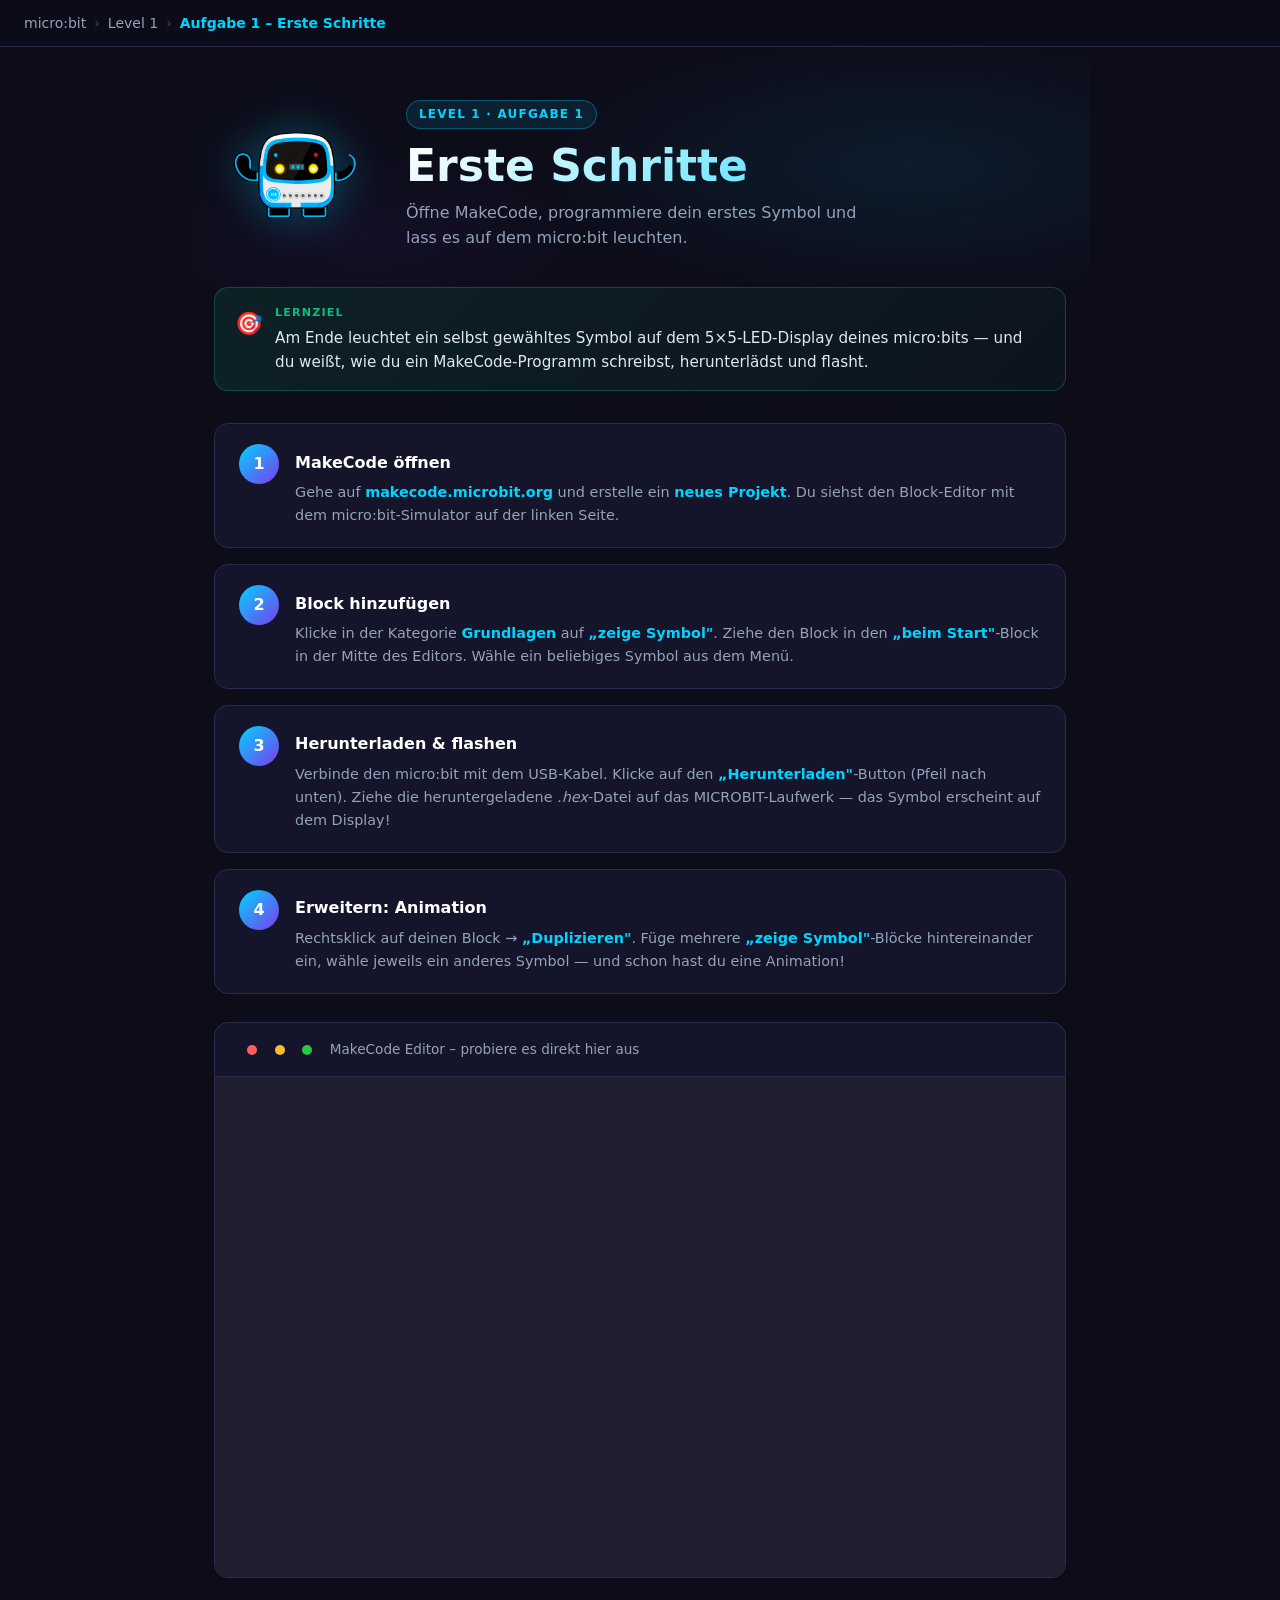
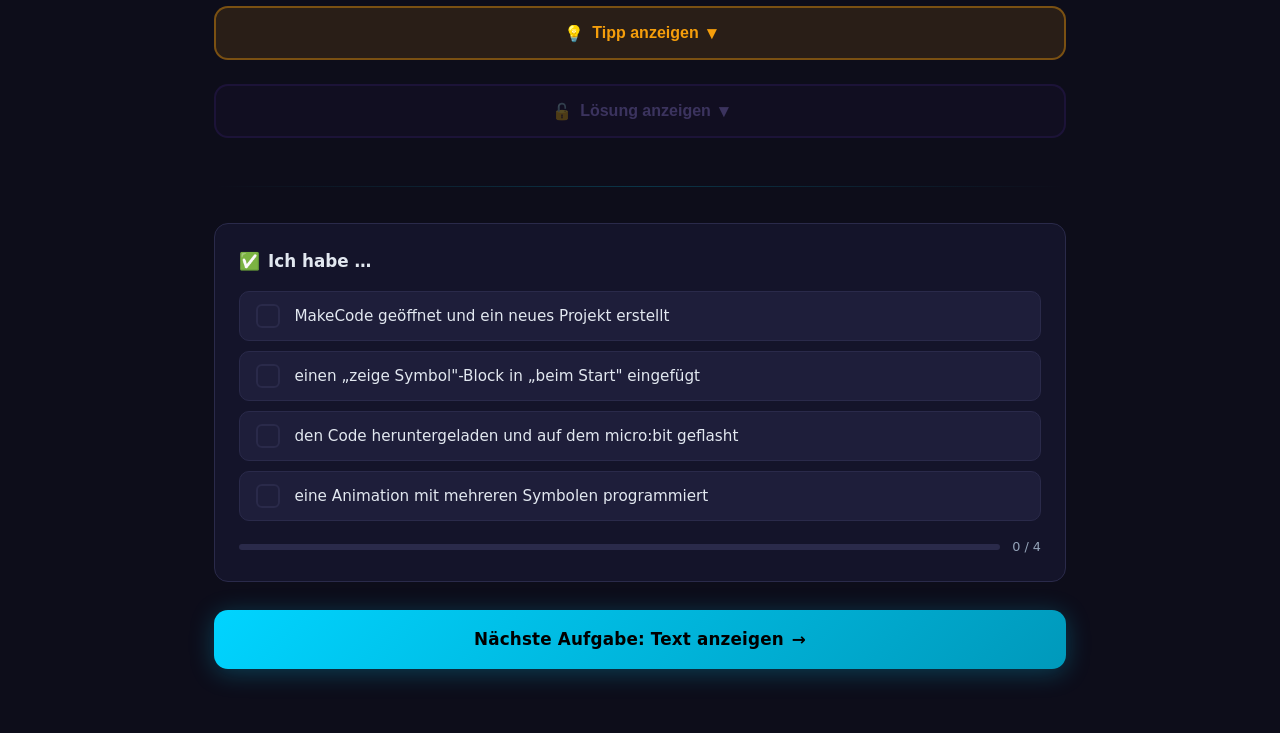
==== aufgabe-1.html @ 03a76251 "Initial commit: micro:bit Schulprojekt MS Eberschwang Arbeitsblätter, Lernboxen, HEX-Firmware, 3D-Dr" ====
<!DOCTYPE html>
<html lang="de">
<head>
  <meta charset="UTF-8">
  <meta name="viewport" content="width=device-width, initial-scale=1.0">
  <title>Aufgabe 1 – Erste Schritte | micro:bit</title>
  <style>
    /* ── Design Tokens ── */
    :root {
      --bg:        #0d0d1a;
      --surface:   #14142a;
      --surface2:  #1e1e3a;
      --border:    #2a2a4a;
      --accent:    #00d4ff;
      --accent-dim:#0099bb;
      --purple:    #7c3aed;
      --success:   #10b981;
      --warn:      #f59e0b;
      --text:      #e2e8f0;
      --subtext:   #94a3b8;
      --radius:    14px;
      --transition: 0.3s cubic-bezier(0.4, 0, 0.2, 1);
    }

    /* ── Reset & Base ── */
    *, *::before, *::after { box-sizing: border-box; margin: 0; padding: 0; }

    html { scroll-behavior: smooth; }

    body {
      font-family: 'Segoe UI', system-ui, -apple-system, sans-serif;
      background: var(--bg);
      color: var(--text);
      line-height: 1.6;
      min-height: 100vh;
    }

    /* ── Nav ── */
    nav {
      position: sticky;
      top: 0;
      z-index: 100;
      background: rgba(13, 13, 26, 0.9);
      backdrop-filter: blur(12px);
      border-bottom: 1px solid var(--border);
      padding: 0.75rem 1.5rem;
      display: flex;
      align-items: center;
      gap: 0.5rem;
      font-size: 0.875rem;
      color: var(--subtext);
    }
    nav a {
      color: var(--subtext);
      text-decoration: none;
      transition: color var(--transition);
    }
    nav a:hover { color: var(--accent); }
    nav .sep { opacity: 0.4; }
    nav .current { color: var(--accent); font-weight: 600; }

    /* ── Hero ── */
    .hero {
      position: relative;
      overflow: hidden;
      padding: 3rem 1.5rem 2rem;
      display: flex;
      align-items: center;
      gap: 2rem;
      max-width: 900px;
      margin: 0 auto;
    }

    .hero::before {
      content: '';
      position: absolute;
      inset: 0;
      background: radial-gradient(ellipse 60% 80% at 80% 50%, rgba(0, 212, 255, 0.08) 0%, transparent 70%),
                  radial-gradient(ellipse 40% 60% at 20% 80%, rgba(124, 58, 237, 0.06) 0%, transparent 60%);
      pointer-events: none;
    }

    .hero-robot {
      flex-shrink: 0;
      width: clamp(100px, 18vw, 160px);
      animation: float 3s ease-in-out infinite;
      filter: drop-shadow(0 0 20px rgba(0, 212, 255, 0.3));
    }

    @keyframes float {
      0%, 100% { transform: translateY(0);    }
      50%       { transform: translateY(-10px); }
    }

    .hero-text { flex: 1; }

    .hero-badge {
      display: inline-block;
      background: rgba(0, 212, 255, 0.1);
      border: 1px solid rgba(0, 212, 255, 0.3);
      color: var(--accent);
      font-size: 0.75rem;
      font-weight: 700;
      letter-spacing: 0.1em;
      text-transform: uppercase;
      padding: 0.25rem 0.75rem;
      border-radius: 999px;
      margin-bottom: 0.75rem;
    }

    h1 {
      font-size: clamp(1.75rem, 5vw, 2.75rem);
      font-weight: 800;
      line-height: 1.15;
      background: linear-gradient(135deg, #fff 0%, var(--accent) 100%);
      -webkit-background-clip: text;
      -webkit-text-fill-color: transparent;
      background-clip: text;
      margin-bottom: 0.5rem;
    }

    .hero-sub {
      color: var(--subtext);
      font-size: 1rem;
      max-width: 480px;
    }

    /* ── Ziel-Banner ── */
    .ziel {
      max-width: 900px;
      margin: 0 auto 2rem;
      padding: 0 1.5rem;
    }

    .ziel-inner {
      background: linear-gradient(135deg, rgba(16, 185, 129, 0.12), rgba(16, 185, 129, 0.04));
      border: 1px solid rgba(16, 185, 129, 0.3);
      border-radius: var(--radius);
      padding: 1rem 1.25rem;
      display: flex;
      align-items: flex-start;
      gap: 0.75rem;
    }

    .ziel-icon {
      font-size: 1.4rem;
      flex-shrink: 0;
      margin-top: 0.1rem;
    }

    .ziel-label {
      font-size: 0.7rem;
      font-weight: 700;
      letter-spacing: 0.1em;
      text-transform: uppercase;
      color: var(--success);
      margin-bottom: 0.2rem;
    }

    .ziel-text {
      font-size: 0.95rem;
      color: var(--text);
    }

    /* ── Main content ── */
    main {
      max-width: 900px;
      margin: 0 auto;
      padding: 0 1.5rem 4rem;
      display: flex;
      flex-direction: column;
      gap: 1.75rem;
    }

    /* ── Steps ── */
    .steps { display: flex; flex-direction: column; gap: 1rem; }

    .step {
      background: var(--surface);
      border: 1px solid var(--border);
      border-radius: var(--radius);
      padding: 1.25rem 1.5rem;
      display: grid;
      grid-template-columns: 2.5rem 1fr;
      gap: 0.75rem 1rem;
      align-items: start;
    }

    .step-num {
      width: 2.5rem;
      height: 2.5rem;
      border-radius: 50%;
      background: linear-gradient(135deg, var(--accent), var(--purple));
      display: flex;
      align-items: center;
      justify-content: center;
      font-weight: 800;
      font-size: 1rem;
      color: #fff;
      flex-shrink: 0;
    }

    .step-body { padding-top: 0.35rem; }
    .step-title {
      font-weight: 700;
      font-size: 1rem;
      margin-bottom: 0.35rem;
      color: #fff;
    }
    .step-desc {
      color: var(--subtext);
      font-size: 0.9rem;
    }
    .step-desc strong { color: var(--accent); font-weight: 600; }

    /* ── MakeCode Section ── */
    .makecode-section {
      background: var(--surface);
      border: 1px solid var(--border);
      border-radius: var(--radius);
      overflow: hidden;
    }

    .section-header {
      padding: 1rem 1.5rem;
      border-bottom: 1px solid var(--border);
      display: flex;
      align-items: center;
      gap: 0.6rem;
    }

    .section-header .dot {
      width: 10px; height: 10px;
      border-radius: 50%;
    }
    .dot-red    { background: #ff5f57; }
    .dot-yellow { background: #ffbd2e; }
    .dot-green  { background: #28c840; }

    .section-header span {
      margin-left: 0.5rem;
      font-size: 0.85rem;
      color: var(--subtext);
    }

    .makecode-frame {
      width: 100%;
      height: 500px;
      border: none;
      display: block;
      background: #1e1e2e;
    }

    /* ── Tipp & Lösung ── */
    .hint-section {
      display: flex;
      flex-direction: column;
      gap: 0.75rem;
    }

    .btn {
      display: inline-flex;
      align-items: center;
      justify-content: center;
      gap: 0.5rem;
      padding: 0.9rem 1.75rem;
      border-radius: var(--radius);
      font-size: 1rem;
      font-weight: 700;
      cursor: pointer;
      border: none;
      transition: all var(--transition);
      min-height: 52px;
      touch-action: manipulation;
      width: 100%;
    }

    .btn-tipp {
      background: rgba(245, 158, 11, 0.12);
      border: 2px solid rgba(245, 158, 11, 0.4);
      color: var(--warn);
    }
    .btn-tipp:hover, .btn-tipp:focus-visible {
      background: rgba(245, 158, 11, 0.2);
      border-color: var(--warn);
      transform: translateY(-1px);
      box-shadow: 0 4px 20px rgba(245, 158, 11, 0.2);
    }

    .btn-loesung {
      background: rgba(124, 58, 237, 0.12);
      border: 2px solid rgba(124, 58, 237, 0.4);
      color: #a78bfa;
    }
    .btn-loesung:hover, .btn-loesung:focus-visible {
      background: rgba(124, 58, 237, 0.22);
      border-color: var(--purple);
      transform: translateY(-1px);
      box-shadow: 0 4px 20px rgba(124, 58, 237, 0.2);
    }
    .btn-loesung:disabled {
      opacity: 0.3;
      cursor: not-allowed;
      transform: none;
      box-shadow: none;
    }

    .btn-icon { font-size: 1.1rem; transition: transform var(--transition); }
    .btn[aria-expanded="true"] .btn-icon { transform: rotate(180deg); }

    /* ── Collapsible Panels ── */
    .panel {
      display: grid;
      grid-template-rows: 0fr;
      transition: grid-template-rows 0.35s cubic-bezier(0.4, 0, 0.2, 1);
    }
    .panel.open { grid-template-rows: 1fr; }
    .panel-inner { overflow: hidden; }
    .panel-content {
      background: var(--surface2);
      border: 1px solid var(--border);
      border-radius: var(--radius);
      padding: 1.25rem 1.5rem;
      margin-top: 0.5rem;
    }

    .tipp-content { color: var(--subtext); font-size: 0.95rem; }
    .tipp-content ul { padding-left: 1.2rem; display: flex; flex-direction: column; gap: 0.4rem; }
    .tipp-content li::marker { color: var(--warn); }
    .tipp-content strong { color: var(--text); }

    .loesung-content {
      display: flex;
      flex-direction: column;
      gap: 1rem;
    }

    .loesung-label {
      font-size: 0.8rem;
      font-weight: 700;
      letter-spacing: 0.08em;
      text-transform: uppercase;
      color: #a78bfa;
      margin-bottom: 0.5rem;
    }

    .block-diagram {
      display: flex;
      flex-direction: column;
      align-items: flex-start;
      gap: 0.35rem;
    }

    .block-diagram img {
      max-width: 100%;
      height: auto;
      border-radius: 8px;
    }

    .block-indent {
      margin-left: 1.5rem;
    }

    .loesung-note {
      font-size: 0.85rem;
      color: var(--subtext);
      background: rgba(0, 212, 255, 0.06);
      border: 1px solid rgba(0, 212, 255, 0.15);
      border-radius: 8px;
      padding: 0.75rem 1rem;
    }

    /* ── Checkliste ── */
    .checklist-section {
      background: var(--surface);
      border: 1px solid var(--border);
      border-radius: var(--radius);
      padding: 1.5rem;
    }

    .checklist-title {
      font-weight: 700;
      font-size: 1.05rem;
      margin-bottom: 1rem;
      display: flex;
      align-items: center;
      gap: 0.5rem;
    }

    .checklist {
      display: flex;
      flex-direction: column;
      gap: 0.6rem;
    }

    .checklist-item {
      display: flex;
      align-items: center;
      gap: 0.9rem;
      padding: 0.75rem 1rem;
      border-radius: 10px;
      background: var(--surface2);
      border: 1px solid var(--border);
      cursor: pointer;
      transition: all var(--transition);
      user-select: none;
    }

    .checklist-item:hover {
      border-color: var(--success);
      background: rgba(16, 185, 129, 0.06);
    }

    .checklist-item input[type="checkbox"] { display: none; }

    .check-box {
      width: 24px; height: 24px;
      border-radius: 6px;
      border: 2px solid var(--border);
      flex-shrink: 0;
      display: flex;
      align-items: center;
      justify-content: center;
      transition: all var(--transition);
      background: transparent;
    }

    .checklist-item:has(input:checked) .check-box {
      background: var(--success);
      border-color: var(--success);
    }

    .checklist-item:has(input:checked) .check-box::after {
      content: '✓';
      color: #fff;
      font-size: 0.85rem;
      font-weight: 800;
    }

    .checklist-item:has(input:checked) .check-label {
      color: var(--subtext);
      text-decoration: line-through;
    }

    .check-label {
      font-size: 0.95rem;
      transition: color var(--transition);
    }

    /* Progress bar */
    .progress-row {
      display: flex;
      align-items: center;
      gap: 0.75rem;
      margin-top: 1rem;
    }
    .progress-bar-bg {
      flex: 1;
      height: 6px;
      border-radius: 999px;
      background: var(--border);
      overflow: hidden;
    }
    .progress-bar-fill {
      height: 100%;
      border-radius: 999px;
      background: linear-gradient(90deg, var(--success), var(--accent));
      transition: width 0.4s ease;
      width: 0%;
    }
    .progress-label {
      font-size: 0.8rem;
      color: var(--subtext);
      white-space: nowrap;
    }

    /* ── Next button ── */
    .btn-next {
      background: linear-gradient(135deg, var(--accent), #0099bb);
      color: #000;
      border: none;
      font-weight: 800;
      font-size: 1.05rem;
      letter-spacing: 0.01em;
      box-shadow: 0 4px 24px rgba(0, 212, 255, 0.25);
      text-decoration: none;
      display: inline-flex;
      align-items: center;
      justify-content: center;
      gap: 0.5rem;
      padding: 1rem 2rem;
      border-radius: var(--radius);
      min-height: 56px;
      touch-action: manipulation;
      transition: all var(--transition);
      width: 100%;
    }

    .btn-next:hover, .btn-next:focus-visible {
      transform: translateY(-2px);
      box-shadow: 0 8px 32px rgba(0, 212, 255, 0.4);
    }

    .arrow { transition: transform var(--transition); }
    .btn-next:hover .arrow { transform: translateX(4px); }

    /* ── Glow divider ── */
    .glow-divider {
      height: 1px;
      background: linear-gradient(90deg, transparent, var(--accent), transparent);
      opacity: 0.2;
      margin: 0.5rem 0;
    }

    /* ── Responsive ── */
    @media (max-width: 600px) {
      .hero { flex-direction: column; text-align: center; padding: 2rem 1rem 1.5rem; }
      .hero-sub { margin: 0 auto; }
      .hero-robot { width: 100px; }
      main { padding: 0 1rem 3rem; }
      .ziel { padding: 0 1rem; }
      .step { grid-template-columns: 2rem 1fr; gap: 0.5rem 0.75rem; padding: 1rem; }
      .step-num { width: 2rem; height: 2rem; font-size: 0.85rem; }
      .makecode-frame { height: 380px; }
    }
  </style>
</head>
<body>

  <!-- Navigation -->
  <nav>
    <a href="index.html">micro:bit</a>
    <span class="sep">›</span>
    <a href="level-1.html">Level 1</a>
    <span class="sep">›</span>
    <span class="current">Aufgabe 1 – Erste Schritte</span>
  </nav>

  <!-- Hero -->
  <section class="hero">
    <img
      class="hero-robot"
      src="Arbeitsblätter/Bilder/Buttons/microbit_roboter_ohne_BG.png"
      alt="micro:bit Roboter Maskottchen"
    >
    <div class="hero-text">
      <div class="hero-badge">Level 1 · Aufgabe 1</div>
      <h1>Erste Schritte</h1>
      <p class="hero-sub">
        Öffne MakeCode, programmiere dein erstes Symbol und lass es auf dem micro:bit leuchten.
      </p>
    </div>
  </section>

  <!-- Ziel -->
  <div class="ziel">
    <div class="ziel-inner">
      <span class="ziel-icon">🎯</span>
      <div>
        <div class="ziel-label">Lernziel</div>
        <div class="ziel-text">
          Am Ende leuchtet ein selbst gewähltes Symbol auf dem 5×5-LED-Display deines micro:bits —
          und du weißt, wie du ein MakeCode-Programm schreibst, herunterlädst und flasht.
        </div>
      </div>
    </div>
  </div>

  <!-- Main -->
  <main>

    <!-- Steps -->
    <div class="steps">

      <div class="step">
        <div class="step-num">1</div>
        <div class="step-body">
          <div class="step-title">MakeCode öffnen</div>
          <div class="step-desc">
            Gehe auf <strong>makecode.microbit.org</strong> und erstelle ein
            <strong>neues Projekt</strong>. Du siehst den Block-Editor mit dem
            micro:bit-Simulator auf der linken Seite.
          </div>
        </div>
      </div>

      <div class="step">
        <div class="step-num">2</div>
        <div class="step-body">
          <div class="step-title">Block hinzufügen</div>
          <div class="step-desc">
            Klicke in der Kategorie <strong>Grundlagen</strong> auf
            <strong>„zeige Symbol"</strong>. Ziehe den Block in den
            <strong>„beim Start"</strong>-Block in der Mitte des Editors.
            Wähle ein beliebiges Symbol aus dem Menü.
          </div>
        </div>
      </div>

      <div class="step">
        <div class="step-num">3</div>
        <div class="step-body">
          <div class="step-title">Herunterladen &amp; flashen</div>
          <div class="step-desc">
            Verbinde den micro:bit mit dem USB-Kabel. Klicke auf den
            <strong>„Herunterladen"</strong>-Button (Pfeil nach unten). Ziehe die
            heruntergeladene <em>.hex</em>-Datei auf das MICROBIT-Laufwerk — das
            Symbol erscheint auf dem Display!
          </div>
        </div>
      </div>

      <div class="step">
        <div class="step-num">4</div>
        <div class="step-body">
          <div class="step-title">Erweitern: Animation</div>
          <div class="step-desc">
            Rechtsklick auf deinen Block → <strong>„Duplizieren"</strong>.
            Füge mehrere <strong>„zeige Symbol"</strong>-Blöcke hintereinander ein,
            wähle jeweils ein anderes Symbol — und schon hast du eine Animation!
          </div>
        </div>
      </div>

    </div>

    <!-- MakeCode Embed -->
    <div class="makecode-section">
      <div class="section-header">
        <span class="dot dot-red"></span>
        <span class="dot dot-yellow"></span>
        <span class="dot dot-green"></span>
        <span>MakeCode Editor – probiere es direkt hier aus</span>
      </div>
      <iframe
        class="makecode-frame"
        src="https://makecode.microbit.org/#pub:"
        title="MakeCode micro:bit Editor"
        allowfullscreen
        sandbox="allow-scripts allow-same-origin allow-forms allow-popups"
      ></iframe>
    </div>

    <!-- Tipp & Lösung -->
    <div class="hint-section">

      <!-- Tipp -->
      <button
        class="btn btn-tipp"
        id="btnTipp"
        aria-expanded="false"
        onclick="toggleTipp()"
      >
        <span>💡</span>
        <span>Tipp anzeigen</span>
        <span class="btn-icon">▾</span>
      </button>

      <div class="panel" id="panelTipp">
        <div class="panel-inner">
          <div class="panel-content tipp-content">
            <ul>
              <li>Du findest den Block <strong>„zeige Symbol"</strong> unter der Kategorie <strong>Grundlagen</strong> (blaue Farbe).</li>
              <li>Der <strong>„beim Start"</strong>-Block ist bereits im Editor — du musst ihn nicht suchen.</li>
              <li>Der Simulator links zeigt dir sofort, wie das Symbol aussehen wird — du musst nicht flashen, um es zu testen.</li>
              <li>Für die Animation: Blöcke werden von <strong>oben nach unten</strong> abgearbeitet.</li>
            </ul>
          </div>
        </div>
      </div>

      <!-- Lösung -->
      <button
        class="btn btn-loesung"
        id="btnLoesung"
        aria-expanded="false"
        disabled
        onclick="toggleLoesung()"
      >
        <span>🔓</span>
        <span>Lösung anzeigen</span>
        <span class="btn-icon">▾</span>
      </button>

      <div class="panel" id="panelLoesung">
        <div class="panel-inner">
          <div class="panel-content loesung-content">
            <div class="loesung-label">So sieht der fertige Code aus</div>
            <div class="block-diagram">
              <img
                src="Arbeitsblätter/Bilder/Buttons/beim_start.png"
                alt="beim Start Block"
                style="max-width: 220px;"
              >
              <div class="block-indent">
                <img
                  src="Arbeitsblätter/Bilder/Buttons/zeige symbol.png"
                  alt="zeige Symbol Block"
                  style="max-width: 280px;"
                >
              </div>
            </div>
            <div class="loesung-note">
              ✨ Für die Animation: Füge mehrere <em>„zeige Symbol"</em>-Blöcke
              untereinander in den <em>„beim Start"</em>-Block ein —
              einen für jeden Frame deiner Animation.
            </div>
          </div>
        </div>
      </div>

    </div>

    <div class="glow-divider"></div>

    <!-- Checkliste -->
    <div class="checklist-section">
      <div class="checklist-title">
        <span>✅</span> Ich habe …
      </div>
      <div class="checklist" id="checklist">

        <label class="checklist-item">
          <input type="checkbox" onchange="updateProgress()">
          <span class="check-box"></span>
          <span class="check-label">MakeCode geöffnet und ein neues Projekt erstellt</span>
        </label>

        <label class="checklist-item">
          <input type="checkbox" onchange="updateProgress()">
          <span class="check-box"></span>
          <span class="check-label">einen „zeige Symbol"-Block in „beim Start" eingefügt</span>
        </label>

        <label class="checklist-item">
          <input type="checkbox" onchange="updateProgress()">
          <span class="check-box"></span>
          <span class="check-label">den Code heruntergeladen und auf dem micro:bit geflasht</span>
        </label>

        <label class="checklist-item">
          <input type="checkbox" onchange="updateProgress()">
          <span class="check-box"></span>
          <span class="check-label">eine Animation mit mehreren Symbolen programmiert</span>
        </label>

      </div>

      <div class="progress-row">
        <div class="progress-bar-bg">
          <div class="progress-bar-fill" id="progressFill"></div>
        </div>
        <span class="progress-label" id="progressLabel">0 / 4</span>
      </div>
    </div>

    <!-- Nächste Aufgabe -->
    <a href="aufgabe-2.html" class="btn-next">
      Nächste Aufgabe: Text anzeigen
      <span class="arrow">→</span>
    </a>

  </main>

  <script>
    // ── Tipp / Lösung Toggle ──────────────────────────────────────
    let tippShown = false;

    function toggleTipp() {
      const btn   = document.getElementById('btnTipp');
      const panel = document.getElementById('panelTipp');
      const open  = panel.classList.toggle('open');
      btn.setAttribute('aria-expanded', open);

      if (open && !tippShown) {
        tippShown = true;
        // Lösung-Button freischalten
        const btnL = document.getElementById('btnLoesung');
        btnL.disabled = false;
        btnL.style.animation = 'pulse 0.6s ease';
      }
    }

    function toggleLoesung() {
      const btn   = document.getElementById('btnLoesung');
      const panel = document.getElementById('panelLoesung');
      const open  = panel.classList.toggle('open');
      btn.setAttribute('aria-expanded', open);
    }

    // ── Checkliste Fortschritt ────────────────────────────────────
    function updateProgress() {
      const items  = document.querySelectorAll('#checklist input[type="checkbox"]');
      const total  = items.length;
      const done   = [...items].filter(cb => cb.checked).length;
      const pct    = Math.round((done / total) * 100);

      document.getElementById('progressFill').style.width = pct + '%';
      document.getElementById('progressLabel').textContent = done + ' / ' + total;
    }

    // ── Pulse animation for unlock ────────────────────────────────
    const style = document.createElement('style');
    style.textContent = `
      @keyframes pulse {
        0%   { transform: scale(1); }
        40%  { transform: scale(1.03); box-shadow: 0 0 0 6px rgba(124,58,237,0.2); }
        100% { transform: scale(1); }
      }
    `;
    document.head.appendChild(style);
  </script>

</body>
</html>
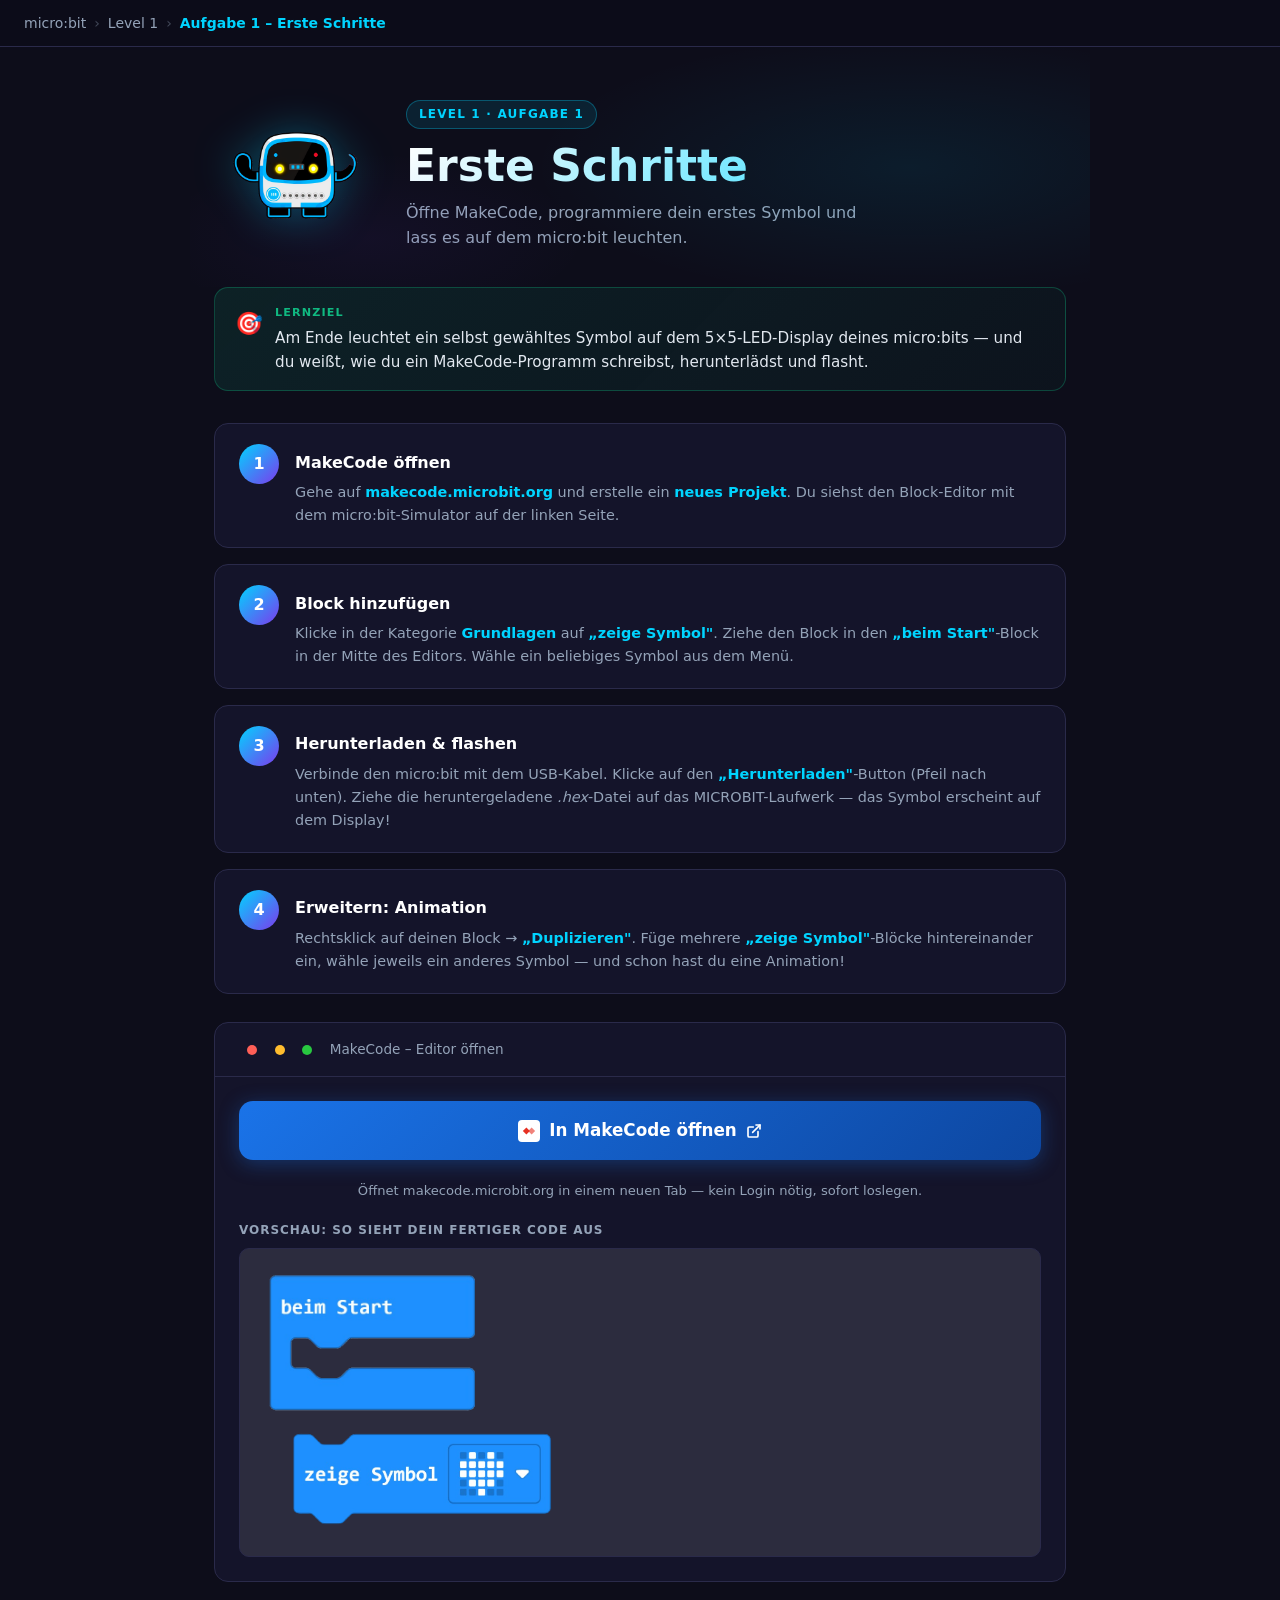
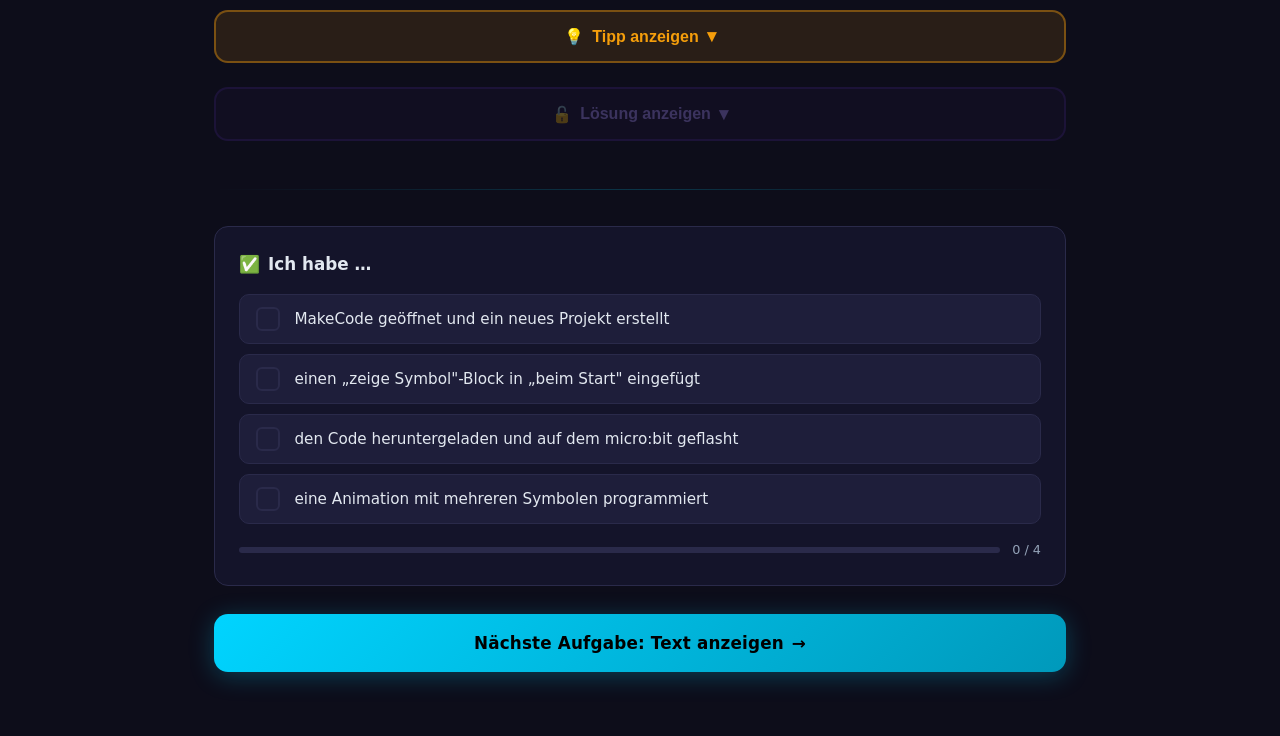
==== commit fe6b955c: "Ersetze MakeCode iframe durch Button + Block-Vorschau Leerer iframe durch zuverlässigen "In MakeCode" ====
--- a/aufgabe-1.html
+++ b/aufgabe-1.html
@@ -243,13 +243,71 @@
       color: var(--subtext);
     }
 
-    .makecode-frame {
+    .makecode-body {
+      padding: 1.5rem;
+      display: flex;
+      flex-direction: column;
+      gap: 1.25rem;
+    }
+
+    .btn-makecode {
+      display: inline-flex;
+      align-items: center;
+      justify-content: center;
+      gap: 0.6rem;
+      padding: 1rem 2rem;
+      border-radius: var(--radius);
+      background: linear-gradient(135deg, #1a73e8, #0d47a1);
+      color: #fff;
+      font-size: 1.05rem;
+      font-weight: 700;
+      text-decoration: none;
+      border: none;
+      min-height: 56px;
+      touch-action: manipulation;
+      transition: all var(--transition);
+      box-shadow: 0 4px 20px rgba(26, 115, 232, 0.35);
       width: 100%;
-      height: 500px;
-      border: none;
-      display: block;
-      background: #1e1e2e;
-    }
+    }
+    .btn-makecode:hover, .btn-makecode:focus-visible {
+      transform: translateY(-2px);
+      box-shadow: 0 8px 32px rgba(26, 115, 232, 0.5);
+    }
+    .btn-makecode svg { flex-shrink: 0; }
+
+    .makecode-note {
+      font-size: 0.82rem;
+      color: var(--subtext);
+      text-align: center;
+    }
+
+    .makecode-preview-label {
+      font-size: 0.75rem;
+      font-weight: 700;
+      letter-spacing: 0.08em;
+      text-transform: uppercase;
+      color: var(--subtext);
+      margin-bottom: 0.5rem;
+    }
+
+    .makecode-preview {
+      background: #2c2c3e;
+      border: 1px solid var(--border);
+      border-radius: 10px;
+      padding: 1.25rem 1.5rem;
+      display: flex;
+      flex-direction: column;
+      align-items: flex-start;
+      gap: 0.5rem;
+    }
+
+    .makecode-preview img {
+      max-width: 100%;
+      height: auto;
+      border-radius: 6px;
+    }
+
+    .preview-indent { margin-left: 1.25rem; }
 
     /* ── Tipp & Lösung ── */
     .hint-section {
@@ -521,7 +579,7 @@
       .ziel { padding: 0 1rem; }
       .step { grid-template-columns: 2rem 1fr; gap: 0.5rem 0.75rem; padding: 1rem; }
       .step-num { width: 2rem; height: 2rem; font-size: 0.85rem; }
-      .makecode-frame { height: 380px; }
+      .makecode-body { padding: 1rem; }
     }
   </style>
 </head>
@@ -624,21 +682,59 @@
 
     </div>
 
-    <!-- MakeCode Embed -->
+    <!-- MakeCode -->
     <div class="makecode-section">
       <div class="section-header">
         <span class="dot dot-red"></span>
         <span class="dot dot-yellow"></span>
         <span class="dot dot-green"></span>
-        <span>MakeCode Editor – probiere es direkt hier aus</span>
-      </div>
-      <iframe
-        class="makecode-frame"
-        src="https://makecode.microbit.org/#pub:"
-        title="MakeCode micro:bit Editor"
-        allowfullscreen
-        sandbox="allow-scripts allow-same-origin allow-forms allow-popups"
-      ></iframe>
+        <span>MakeCode – Editor öffnen</span>
+      </div>
+      <div class="makecode-body">
+
+        <a
+          href="https://makecode.microbit.org/"
+          target="_blank"
+          rel="noopener noreferrer"
+          class="btn-makecode"
+        >
+          <!-- MakeCode Logo -->
+          <svg width="22" height="22" viewBox="0 0 100 100" fill="none" xmlns="http://www.w3.org/2000/svg">
+            <rect width="100" height="100" rx="18" fill="#fff"/>
+            <path d="M22 50L38 34L54 50L38 66L22 50Z" fill="#e63022"/>
+            <path d="M46 50L62 34L78 50L62 66L46 50Z" fill="#e63022" opacity=".6"/>
+          </svg>
+          In MakeCode öffnen
+          <svg width="16" height="16" viewBox="0 0 24 24" fill="none" stroke="currentColor" stroke-width="2.5" stroke-linecap="round" stroke-linejoin="round">
+            <path d="M18 13v6a2 2 0 0 1-2 2H5a2 2 0 0 1-2-2V8a2 2 0 0 1 2-2h6"/>
+            <polyline points="15 3 21 3 21 9"/>
+            <line x1="10" y1="14" x2="21" y2="3"/>
+          </svg>
+        </a>
+
+        <p class="makecode-note">
+          Öffnet makecode.microbit.org in einem neuen Tab — kein Login nötig, sofort loslegen.
+        </p>
+
+        <div>
+          <div class="makecode-preview-label">Vorschau: So sieht dein fertiger Code aus</div>
+          <div class="makecode-preview">
+            <img
+              src="Arbeitsblätter/Bilder/Buttons/beim_start.png"
+              alt="beim Start Block"
+              style="max-width: 220px;"
+            >
+            <div class="preview-indent">
+              <img
+                src="Arbeitsblätter/Bilder/Buttons/zeige symbol.png"
+                alt="zeige Symbol Block"
+                style="max-width: 280px;"
+              >
+            </div>
+          </div>
+        </div>
+
+      </div>
     </div>
 
     <!-- Tipp & Lösung -->
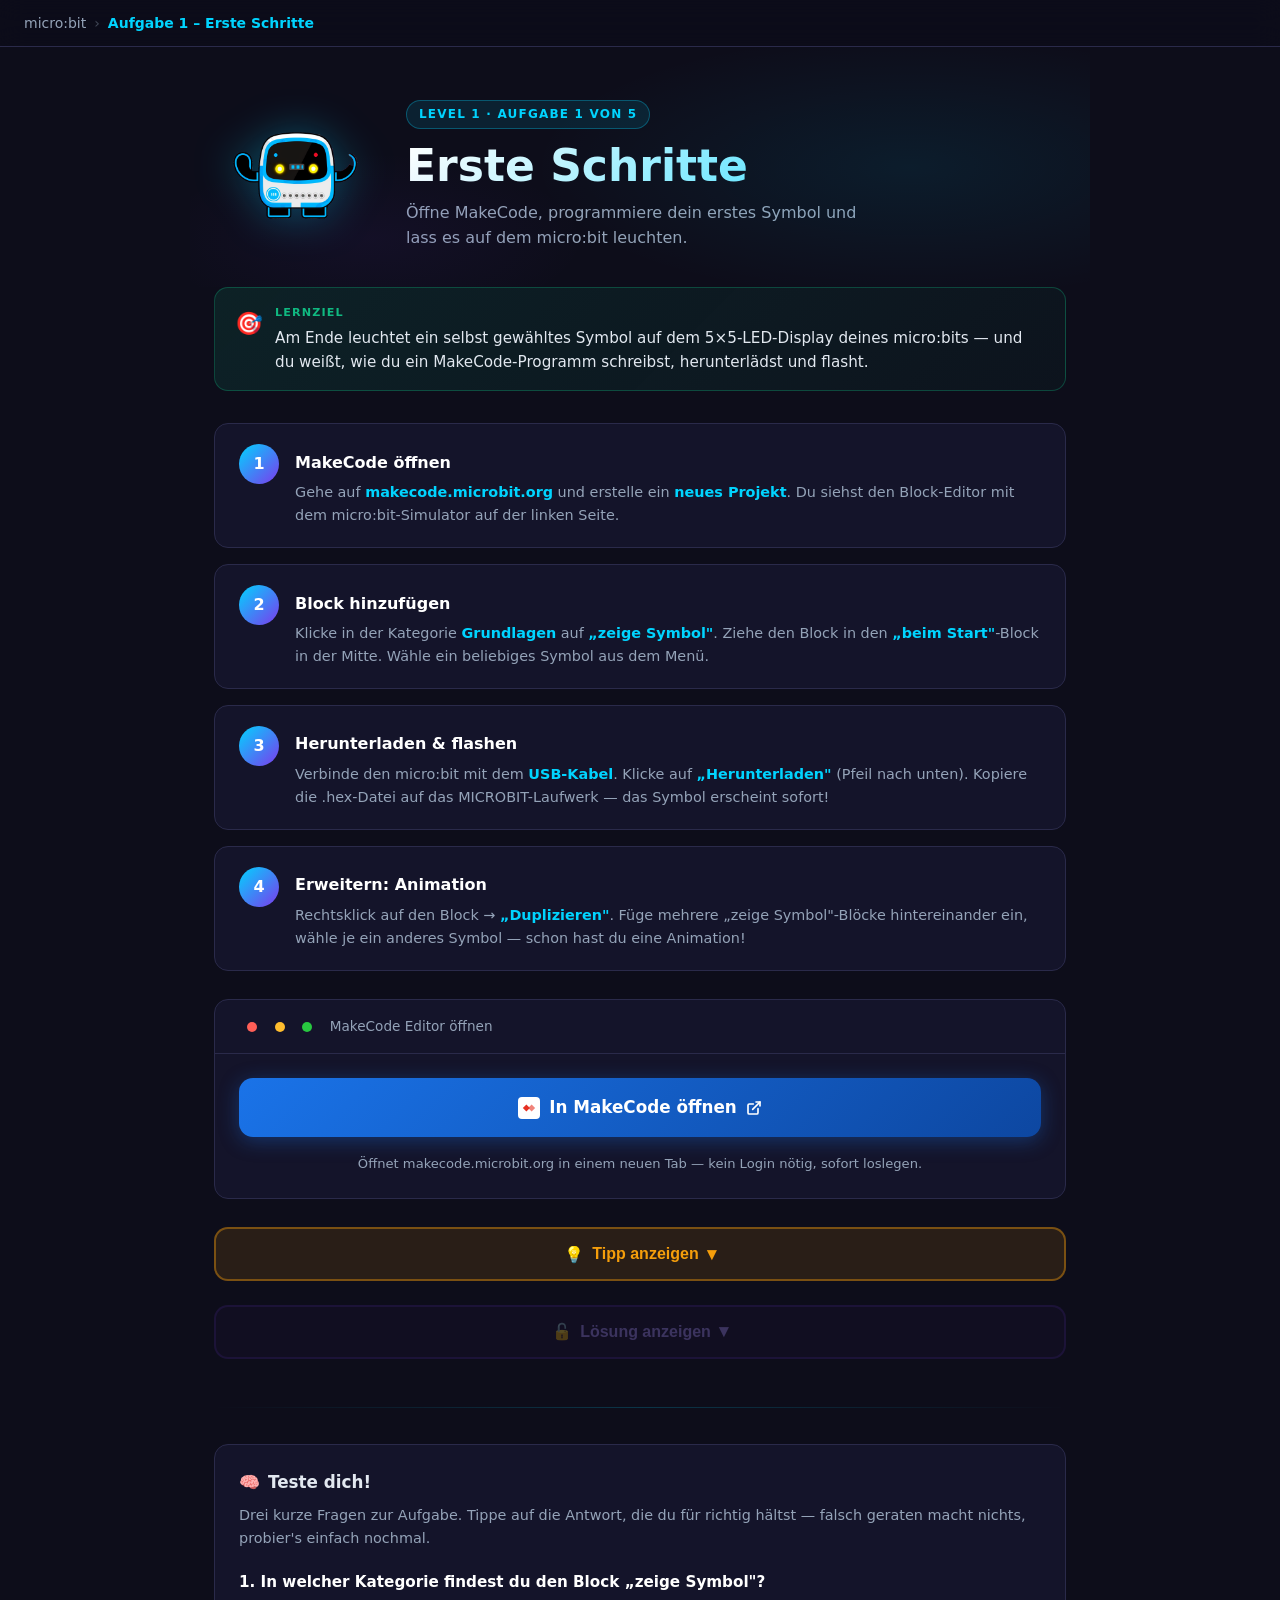
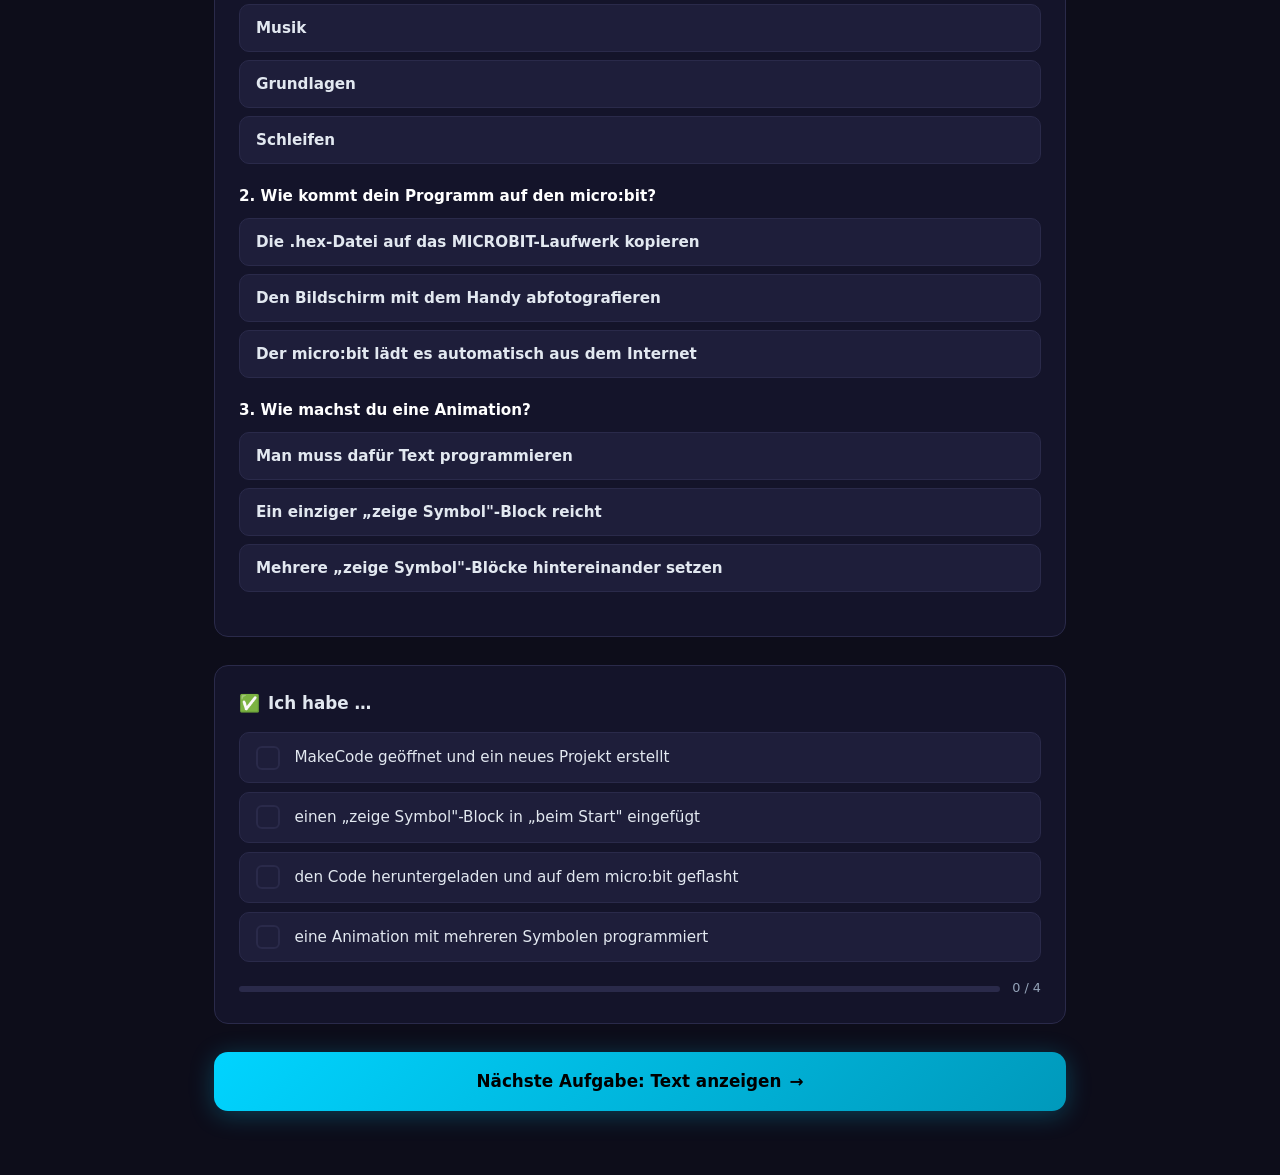
==== commit 4c475e45: "Fügt Mini-Quiz zu Aufgabe 1 hinzu Co-Authored-By: Claude Fable 5 <noreply@anthropic.com>" ====
--- a/aufgabe-1.html
+++ b/aufgabe-1.html
@@ -4,803 +4,123 @@
   <meta charset="UTF-8">
   <meta name="viewport" content="width=device-width, initial-scale=1.0">
   <title>Aufgabe 1 – Erste Schritte | micro:bit</title>
-  <style>
-    /* ── Design Tokens ── */
-    :root {
-      --bg:        #0d0d1a;
-      --surface:   #14142a;
-      --surface2:  #1e1e3a;
-      --border:    #2a2a4a;
-      --accent:    #00d4ff;
-      --accent-dim:#0099bb;
-      --purple:    #7c3aed;
-      --success:   #10b981;
-      --warn:      #f59e0b;
-      --text:      #e2e8f0;
-      --subtext:   #94a3b8;
-      --radius:    14px;
-      --transition: 0.3s cubic-bezier(0.4, 0, 0.2, 1);
-    }
-
-    /* ── Reset & Base ── */
-    *, *::before, *::after { box-sizing: border-box; margin: 0; padding: 0; }
-
-    html { scroll-behavior: smooth; }
-
-    body {
-      font-family: 'Segoe UI', system-ui, -apple-system, sans-serif;
-      background: var(--bg);
-      color: var(--text);
-      line-height: 1.6;
-      min-height: 100vh;
-    }
-
-    /* ── Nav ── */
-    nav {
-      position: sticky;
-      top: 0;
-      z-index: 100;
-      background: rgba(13, 13, 26, 0.9);
-      backdrop-filter: blur(12px);
-      border-bottom: 1px solid var(--border);
-      padding: 0.75rem 1.5rem;
-      display: flex;
-      align-items: center;
-      gap: 0.5rem;
-      font-size: 0.875rem;
-      color: var(--subtext);
-    }
-    nav a {
-      color: var(--subtext);
-      text-decoration: none;
-      transition: color var(--transition);
-    }
-    nav a:hover { color: var(--accent); }
-    nav .sep { opacity: 0.4; }
-    nav .current { color: var(--accent); font-weight: 600; }
-
-    /* ── Hero ── */
-    .hero {
-      position: relative;
-      overflow: hidden;
-      padding: 3rem 1.5rem 2rem;
-      display: flex;
-      align-items: center;
-      gap: 2rem;
-      max-width: 900px;
-      margin: 0 auto;
-    }
-
-    .hero::before {
-      content: '';
-      position: absolute;
-      inset: 0;
-      background: radial-gradient(ellipse 60% 80% at 80% 50%, rgba(0, 212, 255, 0.08) 0%, transparent 70%),
-                  radial-gradient(ellipse 40% 60% at 20% 80%, rgba(124, 58, 237, 0.06) 0%, transparent 60%);
-      pointer-events: none;
-    }
-
-    .hero-robot {
-      flex-shrink: 0;
-      width: clamp(100px, 18vw, 160px);
-      animation: float 3s ease-in-out infinite;
-      filter: drop-shadow(0 0 20px rgba(0, 212, 255, 0.3));
-    }
-
-    @keyframes float {
-      0%, 100% { transform: translateY(0);    }
-      50%       { transform: translateY(-10px); }
-    }
-
-    .hero-text { flex: 1; }
-
-    .hero-badge {
-      display: inline-block;
-      background: rgba(0, 212, 255, 0.1);
-      border: 1px solid rgba(0, 212, 255, 0.3);
-      color: var(--accent);
-      font-size: 0.75rem;
-      font-weight: 700;
-      letter-spacing: 0.1em;
-      text-transform: uppercase;
-      padding: 0.25rem 0.75rem;
-      border-radius: 999px;
-      margin-bottom: 0.75rem;
-    }
-
-    h1 {
-      font-size: clamp(1.75rem, 5vw, 2.75rem);
-      font-weight: 800;
-      line-height: 1.15;
-      background: linear-gradient(135deg, #fff 0%, var(--accent) 100%);
-      -webkit-background-clip: text;
-      -webkit-text-fill-color: transparent;
-      background-clip: text;
-      margin-bottom: 0.5rem;
-    }
-
-    .hero-sub {
-      color: var(--subtext);
-      font-size: 1rem;
-      max-width: 480px;
-    }
-
-    /* ── Ziel-Banner ── */
-    .ziel {
-      max-width: 900px;
-      margin: 0 auto 2rem;
-      padding: 0 1.5rem;
-    }
-
-    .ziel-inner {
-      background: linear-gradient(135deg, rgba(16, 185, 129, 0.12), rgba(16, 185, 129, 0.04));
-      border: 1px solid rgba(16, 185, 129, 0.3);
-      border-radius: var(--radius);
-      padding: 1rem 1.25rem;
-      display: flex;
-      align-items: flex-start;
-      gap: 0.75rem;
-    }
-
-    .ziel-icon {
-      font-size: 1.4rem;
-      flex-shrink: 0;
-      margin-top: 0.1rem;
-    }
-
-    .ziel-label {
-      font-size: 0.7rem;
-      font-weight: 700;
-      letter-spacing: 0.1em;
-      text-transform: uppercase;
-      color: var(--success);
-      margin-bottom: 0.2rem;
-    }
-
-    .ziel-text {
-      font-size: 0.95rem;
-      color: var(--text);
-    }
-
-    /* ── Main content ── */
-    main {
-      max-width: 900px;
-      margin: 0 auto;
-      padding: 0 1.5rem 4rem;
-      display: flex;
-      flex-direction: column;
-      gap: 1.75rem;
-    }
-
-    /* ── Steps ── */
-    .steps { display: flex; flex-direction: column; gap: 1rem; }
-
-    .step {
-      background: var(--surface);
-      border: 1px solid var(--border);
-      border-radius: var(--radius);
-      padding: 1.25rem 1.5rem;
-      display: grid;
-      grid-template-columns: 2.5rem 1fr;
-      gap: 0.75rem 1rem;
-      align-items: start;
-    }
-
-    .step-num {
-      width: 2.5rem;
-      height: 2.5rem;
-      border-radius: 50%;
-      background: linear-gradient(135deg, var(--accent), var(--purple));
-      display: flex;
-      align-items: center;
-      justify-content: center;
-      font-weight: 800;
-      font-size: 1rem;
-      color: #fff;
-      flex-shrink: 0;
-    }
-
-    .step-body { padding-top: 0.35rem; }
-    .step-title {
-      font-weight: 700;
-      font-size: 1rem;
-      margin-bottom: 0.35rem;
-      color: #fff;
-    }
-    .step-desc {
-      color: var(--subtext);
-      font-size: 0.9rem;
-    }
-    .step-desc strong { color: var(--accent); font-weight: 600; }
-
-    /* ── MakeCode Section ── */
-    .makecode-section {
-      background: var(--surface);
-      border: 1px solid var(--border);
-      border-radius: var(--radius);
-      overflow: hidden;
-    }
-
-    .section-header {
-      padding: 1rem 1.5rem;
-      border-bottom: 1px solid var(--border);
-      display: flex;
-      align-items: center;
-      gap: 0.6rem;
-    }
-
-    .section-header .dot {
-      width: 10px; height: 10px;
-      border-radius: 50%;
-    }
-    .dot-red    { background: #ff5f57; }
-    .dot-yellow { background: #ffbd2e; }
-    .dot-green  { background: #28c840; }
-
-    .section-header span {
-      margin-left: 0.5rem;
-      font-size: 0.85rem;
-      color: var(--subtext);
-    }
-
-    .makecode-body {
-      padding: 1.5rem;
-      display: flex;
-      flex-direction: column;
-      gap: 1.25rem;
-    }
-
-    .btn-makecode {
-      display: inline-flex;
-      align-items: center;
-      justify-content: center;
-      gap: 0.6rem;
-      padding: 1rem 2rem;
-      border-radius: var(--radius);
-      background: linear-gradient(135deg, #1a73e8, #0d47a1);
-      color: #fff;
-      font-size: 1.05rem;
-      font-weight: 700;
-      text-decoration: none;
-      border: none;
-      min-height: 56px;
-      touch-action: manipulation;
-      transition: all var(--transition);
-      box-shadow: 0 4px 20px rgba(26, 115, 232, 0.35);
-      width: 100%;
-    }
-    .btn-makecode:hover, .btn-makecode:focus-visible {
-      transform: translateY(-2px);
-      box-shadow: 0 8px 32px rgba(26, 115, 232, 0.5);
-    }
-    .btn-makecode svg { flex-shrink: 0; }
-
-    .makecode-note {
-      font-size: 0.82rem;
-      color: var(--subtext);
-      text-align: center;
-    }
-
-    .makecode-preview-label {
-      font-size: 0.75rem;
-      font-weight: 700;
-      letter-spacing: 0.08em;
-      text-transform: uppercase;
-      color: var(--subtext);
-      margin-bottom: 0.5rem;
-    }
-
-    .makecode-preview {
-      background: #2c2c3e;
-      border: 1px solid var(--border);
-      border-radius: 10px;
-      padding: 1.25rem 1.5rem;
-      display: flex;
-      flex-direction: column;
-      align-items: flex-start;
-      gap: 0.5rem;
-    }
-
-    .makecode-preview img {
-      max-width: 100%;
-      height: auto;
-      border-radius: 6px;
-    }
-
-    .preview-indent { margin-left: 1.25rem; }
-
-    /* ── Tipp & Lösung ── */
-    .hint-section {
-      display: flex;
-      flex-direction: column;
-      gap: 0.75rem;
-    }
-
-    .btn {
-      display: inline-flex;
-      align-items: center;
-      justify-content: center;
-      gap: 0.5rem;
-      padding: 0.9rem 1.75rem;
-      border-radius: var(--radius);
-      font-size: 1rem;
-      font-weight: 700;
-      cursor: pointer;
-      border: none;
-      transition: all var(--transition);
-      min-height: 52px;
-      touch-action: manipulation;
-      width: 100%;
-    }
-
-    .btn-tipp {
-      background: rgba(245, 158, 11, 0.12);
-      border: 2px solid rgba(245, 158, 11, 0.4);
-      color: var(--warn);
-    }
-    .btn-tipp:hover, .btn-tipp:focus-visible {
-      background: rgba(245, 158, 11, 0.2);
-      border-color: var(--warn);
-      transform: translateY(-1px);
-      box-shadow: 0 4px 20px rgba(245, 158, 11, 0.2);
-    }
-
-    .btn-loesung {
-      background: rgba(124, 58, 237, 0.12);
-      border: 2px solid rgba(124, 58, 237, 0.4);
-      color: #a78bfa;
-    }
-    .btn-loesung:hover, .btn-loesung:focus-visible {
-      background: rgba(124, 58, 237, 0.22);
-      border-color: var(--purple);
-      transform: translateY(-1px);
-      box-shadow: 0 4px 20px rgba(124, 58, 237, 0.2);
-    }
-    .btn-loesung:disabled {
-      opacity: 0.3;
-      cursor: not-allowed;
-      transform: none;
-      box-shadow: none;
-    }
-
-    .btn-icon { font-size: 1.1rem; transition: transform var(--transition); }
-    .btn[aria-expanded="true"] .btn-icon { transform: rotate(180deg); }
-
-    /* ── Collapsible Panels ── */
-    .panel {
-      display: grid;
-      grid-template-rows: 0fr;
-      transition: grid-template-rows 0.35s cubic-bezier(0.4, 0, 0.2, 1);
-    }
-    .panel.open { grid-template-rows: 1fr; }
-    .panel-inner { overflow: hidden; }
-    .panel-content {
-      background: var(--surface2);
-      border: 1px solid var(--border);
-      border-radius: var(--radius);
-      padding: 1.25rem 1.5rem;
-      margin-top: 0.5rem;
-    }
-
-    .tipp-content { color: var(--subtext); font-size: 0.95rem; }
-    .tipp-content ul { padding-left: 1.2rem; display: flex; flex-direction: column; gap: 0.4rem; }
-    .tipp-content li::marker { color: var(--warn); }
-    .tipp-content strong { color: var(--text); }
-
-    .loesung-content {
-      display: flex;
-      flex-direction: column;
-      gap: 1rem;
-    }
-
-    .loesung-label {
-      font-size: 0.8rem;
-      font-weight: 700;
-      letter-spacing: 0.08em;
-      text-transform: uppercase;
-      color: #a78bfa;
-      margin-bottom: 0.5rem;
-    }
-
-    .block-diagram {
-      display: flex;
-      flex-direction: column;
-      align-items: flex-start;
-      gap: 0.35rem;
-    }
-
-    .block-diagram img {
-      max-width: 100%;
-      height: auto;
-      border-radius: 8px;
-    }
-
-    .block-indent {
-      margin-left: 1.5rem;
-    }
-
-    .loesung-note {
-      font-size: 0.85rem;
-      color: var(--subtext);
-      background: rgba(0, 212, 255, 0.06);
-      border: 1px solid rgba(0, 212, 255, 0.15);
-      border-radius: 8px;
-      padding: 0.75rem 1rem;
-    }
-
-    /* ── Checkliste ── */
-    .checklist-section {
-      background: var(--surface);
-      border: 1px solid var(--border);
-      border-radius: var(--radius);
-      padding: 1.5rem;
-    }
-
-    .checklist-title {
-      font-weight: 700;
-      font-size: 1.05rem;
-      margin-bottom: 1rem;
-      display: flex;
-      align-items: center;
-      gap: 0.5rem;
-    }
-
-    .checklist {
-      display: flex;
-      flex-direction: column;
-      gap: 0.6rem;
-    }
-
-    .checklist-item {
-      display: flex;
-      align-items: center;
-      gap: 0.9rem;
-      padding: 0.75rem 1rem;
-      border-radius: 10px;
-      background: var(--surface2);
-      border: 1px solid var(--border);
-      cursor: pointer;
-      transition: all var(--transition);
-      user-select: none;
-    }
-
-    .checklist-item:hover {
-      border-color: var(--success);
-      background: rgba(16, 185, 129, 0.06);
-    }
-
-    .checklist-item input[type="checkbox"] { display: none; }
-
-    .check-box {
-      width: 24px; height: 24px;
-      border-radius: 6px;
-      border: 2px solid var(--border);
-      flex-shrink: 0;
-      display: flex;
-      align-items: center;
-      justify-content: center;
-      transition: all var(--transition);
-      background: transparent;
-    }
-
-    .checklist-item:has(input:checked) .check-box {
-      background: var(--success);
-      border-color: var(--success);
-    }
-
-    .checklist-item:has(input:checked) .check-box::after {
-      content: '✓';
-      color: #fff;
-      font-size: 0.85rem;
-      font-weight: 800;
-    }
-
-    .checklist-item:has(input:checked) .check-label {
-      color: var(--subtext);
-      text-decoration: line-through;
-    }
-
-    .check-label {
-      font-size: 0.95rem;
-      transition: color var(--transition);
-    }
-
-    /* Progress bar */
-    .progress-row {
-      display: flex;
-      align-items: center;
-      gap: 0.75rem;
-      margin-top: 1rem;
-    }
-    .progress-bar-bg {
-      flex: 1;
-      height: 6px;
-      border-radius: 999px;
-      background: var(--border);
-      overflow: hidden;
-    }
-    .progress-bar-fill {
-      height: 100%;
-      border-radius: 999px;
-      background: linear-gradient(90deg, var(--success), var(--accent));
-      transition: width 0.4s ease;
-      width: 0%;
-    }
-    .progress-label {
-      font-size: 0.8rem;
-      color: var(--subtext);
-      white-space: nowrap;
-    }
-
-    /* ── Next button ── */
-    .btn-next {
-      background: linear-gradient(135deg, var(--accent), #0099bb);
-      color: #000;
-      border: none;
-      font-weight: 800;
-      font-size: 1.05rem;
-      letter-spacing: 0.01em;
-      box-shadow: 0 4px 24px rgba(0, 212, 255, 0.25);
-      text-decoration: none;
-      display: inline-flex;
-      align-items: center;
-      justify-content: center;
-      gap: 0.5rem;
-      padding: 1rem 2rem;
-      border-radius: var(--radius);
-      min-height: 56px;
-      touch-action: manipulation;
-      transition: all var(--transition);
-      width: 100%;
-    }
-
-    .btn-next:hover, .btn-next:focus-visible {
-      transform: translateY(-2px);
-      box-shadow: 0 8px 32px rgba(0, 212, 255, 0.4);
-    }
-
-    .arrow { transition: transform var(--transition); }
-    .btn-next:hover .arrow { transform: translateX(4px); }
-
-    /* ── Glow divider ── */
-    .glow-divider {
-      height: 1px;
-      background: linear-gradient(90deg, transparent, var(--accent), transparent);
-      opacity: 0.2;
-      margin: 0.5rem 0;
-    }
-
-    /* ── Responsive ── */
-    @media (max-width: 600px) {
-      .hero { flex-direction: column; text-align: center; padding: 2rem 1rem 1.5rem; }
-      .hero-sub { margin: 0 auto; }
-      .hero-robot { width: 100px; }
-      main { padding: 0 1rem 3rem; }
-      .ziel { padding: 0 1rem; }
-      .step { grid-template-columns: 2rem 1fr; gap: 0.5rem 0.75rem; padding: 1rem; }
-      .step-num { width: 2rem; height: 2rem; font-size: 0.85rem; }
-      .makecode-body { padding: 1rem; }
-    }
-  </style>
+  <link rel="stylesheet" href="style.css">
 </head>
 <body>
 
-  <!-- Navigation -->
   <nav>
     <a href="index.html">micro:bit</a>
-    <span class="sep">›</span>
-    <a href="level-1.html">Level 1</a>
     <span class="sep">›</span>
     <span class="current">Aufgabe 1 – Erste Schritte</span>
   </nav>
 
-  <!-- Hero -->
   <section class="hero">
-    <img
-      class="hero-robot"
+    <img class="hero-robot"
       src="Arbeitsblätter/Bilder/Buttons/microbit_roboter_ohne_BG.png"
-      alt="micro:bit Roboter Maskottchen"
-    >
+      alt="micro:bit Roboter">
     <div class="hero-text">
-      <div class="hero-badge">Level 1 · Aufgabe 1</div>
+      <div class="hero-badge">Level 1 · Aufgabe 1 von 5</div>
       <h1>Erste Schritte</h1>
-      <p class="hero-sub">
-        Öffne MakeCode, programmiere dein erstes Symbol und lass es auf dem micro:bit leuchten.
-      </p>
+      <p class="hero-sub">Öffne MakeCode, programmiere dein erstes Symbol und lass es auf dem micro:bit leuchten.</p>
     </div>
   </section>
 
-  <!-- Ziel -->
   <div class="ziel">
     <div class="ziel-inner">
       <span class="ziel-icon">🎯</span>
       <div>
         <div class="ziel-label">Lernziel</div>
-        <div class="ziel-text">
-          Am Ende leuchtet ein selbst gewähltes Symbol auf dem 5×5-LED-Display deines micro:bits —
-          und du weißt, wie du ein MakeCode-Programm schreibst, herunterlädst und flasht.
-        </div>
+        <div class="ziel-text">Am Ende leuchtet ein selbst gewähltes Symbol auf dem 5×5-LED-Display deines micro:bits — und du weißt, wie du ein MakeCode-Programm schreibst, herunterlädst und flasht.</div>
       </div>
     </div>
   </div>
 
-  <!-- Main -->
   <main>
 
-    <!-- Steps -->
     <div class="steps">
-
       <div class="step">
         <div class="step-num">1</div>
         <div class="step-body">
           <div class="step-title">MakeCode öffnen</div>
-          <div class="step-desc">
-            Gehe auf <strong>makecode.microbit.org</strong> und erstelle ein
-            <strong>neues Projekt</strong>. Du siehst den Block-Editor mit dem
-            micro:bit-Simulator auf der linken Seite.
-          </div>
+          <div class="step-desc">Gehe auf <strong>makecode.microbit.org</strong> und erstelle ein <strong>neues Projekt</strong>. Du siehst den Block-Editor mit dem micro:bit-Simulator auf der linken Seite.</div>
         </div>
       </div>
-
       <div class="step">
         <div class="step-num">2</div>
         <div class="step-body">
           <div class="step-title">Block hinzufügen</div>
-          <div class="step-desc">
-            Klicke in der Kategorie <strong>Grundlagen</strong> auf
-            <strong>„zeige Symbol"</strong>. Ziehe den Block in den
-            <strong>„beim Start"</strong>-Block in der Mitte des Editors.
-            Wähle ein beliebiges Symbol aus dem Menü.
-          </div>
+          <div class="step-desc">Klicke in der Kategorie <strong>Grundlagen</strong> auf <strong>„zeige Symbol"</strong>. Ziehe den Block in den <strong>„beim Start"</strong>-Block in der Mitte. Wähle ein beliebiges Symbol aus dem Menü.</div>
         </div>
       </div>
-
       <div class="step">
         <div class="step-num">3</div>
         <div class="step-body">
           <div class="step-title">Herunterladen &amp; flashen</div>
-          <div class="step-desc">
-            Verbinde den micro:bit mit dem USB-Kabel. Klicke auf den
-            <strong>„Herunterladen"</strong>-Button (Pfeil nach unten). Ziehe die
-            heruntergeladene <em>.hex</em>-Datei auf das MICROBIT-Laufwerk — das
-            Symbol erscheint auf dem Display!
-          </div>
+          <div class="step-desc">Verbinde den micro:bit mit dem <strong>USB-Kabel</strong>. Klicke auf <strong>„Herunterladen"</strong> (Pfeil nach unten). Kopiere die .hex-Datei auf das MICROBIT-Laufwerk — das Symbol erscheint sofort!</div>
         </div>
       </div>
-
       <div class="step">
         <div class="step-num">4</div>
         <div class="step-body">
           <div class="step-title">Erweitern: Animation</div>
-          <div class="step-desc">
-            Rechtsklick auf deinen Block → <strong>„Duplizieren"</strong>.
-            Füge mehrere <strong>„zeige Symbol"</strong>-Blöcke hintereinander ein,
-            wähle jeweils ein anderes Symbol — und schon hast du eine Animation!
-          </div>
+          <div class="step-desc">Rechtsklick auf den Block → <strong>„Duplizieren"</strong>. Füge mehrere „zeige Symbol"-Blöcke hintereinander ein, wähle je ein anderes Symbol — schon hast du eine Animation!</div>
         </div>
       </div>
-
     </div>
 
-    <!-- MakeCode -->
     <div class="makecode-section">
       <div class="section-header">
         <span class="dot dot-red"></span>
         <span class="dot dot-yellow"></span>
         <span class="dot dot-green"></span>
-        <span>MakeCode – Editor öffnen</span>
+        <span>MakeCode Editor öffnen</span>
       </div>
       <div class="makecode-body">
-
-        <a
-          href="https://makecode.microbit.org/"
-          target="_blank"
-          rel="noopener noreferrer"
-          class="btn-makecode"
-        >
-          <!-- MakeCode Logo -->
-          <svg width="22" height="22" viewBox="0 0 100 100" fill="none" xmlns="http://www.w3.org/2000/svg">
-            <rect width="100" height="100" rx="18" fill="#fff"/>
-            <path d="M22 50L38 34L54 50L38 66L22 50Z" fill="#e63022"/>
-            <path d="M46 50L62 34L78 50L62 66L46 50Z" fill="#e63022" opacity=".6"/>
-          </svg>
+        <a href="https://makecode.microbit.org/" target="_blank" rel="noopener noreferrer" class="btn-makecode">
+          <svg width="22" height="22" viewBox="0 0 100 100" fill="none"><rect width="100" height="100" rx="18" fill="#fff"/><path d="M22 50L38 34L54 50L38 66L22 50Z" fill="#e63022"/><path d="M46 50L62 34L78 50L62 66L46 50Z" fill="#e63022" opacity=".6"/></svg>
           In MakeCode öffnen
-          <svg width="16" height="16" viewBox="0 0 24 24" fill="none" stroke="currentColor" stroke-width="2.5" stroke-linecap="round" stroke-linejoin="round">
-            <path d="M18 13v6a2 2 0 0 1-2 2H5a2 2 0 0 1-2-2V8a2 2 0 0 1 2-2h6"/>
-            <polyline points="15 3 21 3 21 9"/>
-            <line x1="10" y1="14" x2="21" y2="3"/>
-          </svg>
+          <svg width="16" height="16" viewBox="0 0 24 24" fill="none" stroke="currentColor" stroke-width="2.5" stroke-linecap="round" stroke-linejoin="round"><path d="M18 13v6a2 2 0 0 1-2 2H5a2 2 0 0 1-2-2V8a2 2 0 0 1 2-2h6"/><polyline points="15 3 21 3 21 9"/><line x1="10" y1="14" x2="21" y2="3"/></svg>
         </a>
-
-        <p class="makecode-note">
-          Öffnet makecode.microbit.org in einem neuen Tab — kein Login nötig, sofort loslegen.
-        </p>
-
-        <div>
-          <div class="makecode-preview-label">Vorschau: So sieht dein fertiger Code aus</div>
-          <div class="makecode-preview">
-            <img
-              src="Arbeitsblätter/Bilder/Buttons/beim_start.png"
-              alt="beim Start Block"
-              style="max-width: 220px;"
-            >
-            <div class="preview-indent">
-              <img
-                src="Arbeitsblätter/Bilder/Buttons/zeige symbol.png"
-                alt="zeige Symbol Block"
-                style="max-width: 280px;"
-              >
-            </div>
-          </div>
-        </div>
-
+        <p class="makecode-note">Öffnet makecode.microbit.org in einem neuen Tab — kein Login nötig, sofort loslegen.</p>
       </div>
     </div>
 
-    <!-- Tipp & Lösung -->
     <div class="hint-section">
 
-      <!-- Tipp -->
-      <button
-        class="btn btn-tipp"
-        id="btnTipp"
-        aria-expanded="false"
-        onclick="toggleTipp()"
-      >
-        <span>💡</span>
-        <span>Tipp anzeigen</span>
-        <span class="btn-icon">▾</span>
+      <button class="btn btn-tipp" id="btnTipp" aria-expanded="false" onclick="toggleTipp()">
+        <span>💡</span><span>Tipp anzeigen</span><span class="btn-icon">▾</span>
       </button>
-
       <div class="panel" id="panelTipp">
         <div class="panel-inner">
           <div class="panel-content tipp-content">
             <ul>
-              <li>Du findest den Block <strong>„zeige Symbol"</strong> unter der Kategorie <strong>Grundlagen</strong> (blaue Farbe).</li>
+              <li>Den Block <strong>„zeige Symbol"</strong> findest du unter <strong>Grundlagen</strong> (blaue Kategorie).</li>
               <li>Der <strong>„beim Start"</strong>-Block ist bereits im Editor — du musst ihn nicht suchen.</li>
-              <li>Der Simulator links zeigt dir sofort, wie das Symbol aussehen wird — du musst nicht flashen, um es zu testen.</li>
+              <li>Der Simulator auf der linken Seite zeigt das Symbol sofort — ohne Flashen testbar.</li>
               <li>Für die Animation: Blöcke werden von <strong>oben nach unten</strong> abgearbeitet.</li>
             </ul>
           </div>
         </div>
       </div>
 
-      <!-- Lösung -->
-      <button
-        class="btn btn-loesung"
-        id="btnLoesung"
-        aria-expanded="false"
-        disabled
-        onclick="toggleLoesung()"
-      >
-        <span>🔓</span>
-        <span>Lösung anzeigen</span>
-        <span class="btn-icon">▾</span>
+      <button class="btn btn-loesung" id="btnLoesung" aria-expanded="false" disabled onclick="toggleLoesung()">
+        <span>🔓</span><span>Lösung anzeigen</span><span class="btn-icon">▾</span>
       </button>
-
       <div class="panel" id="panelLoesung">
         <div class="panel-inner">
           <div class="panel-content loesung-content">
+            <div class="loesung-warning">
+              <span>⚠️</span>
+              <span>Versuche es zuerst selbst — die Lösung ist nur zur Kontrolle!</span>
+            </div>
             <div class="loesung-label">So sieht der fertige Code aus</div>
             <div class="block-diagram">
-              <img
-                src="Arbeitsblätter/Bilder/Buttons/beim_start.png"
-                alt="beim Start Block"
-                style="max-width: 220px;"
-              >
+              <img src="Arbeitsblätter/Bilder/Buttons/beim_start.png" alt="beim Start Block" style="max-width:220px">
               <div class="block-indent">
-                <img
-                  src="Arbeitsblätter/Bilder/Buttons/zeige symbol.png"
-                  alt="zeige Symbol Block"
-                  style="max-width: 280px;"
-                >
+                <img src="Arbeitsblätter/Bilder/Buttons/zeige symbol.png" alt="zeige Symbol Block" style="max-width:280px">
               </div>
             </div>
-            <div class="loesung-note">
-              ✨ Für die Animation: Füge mehrere <em>„zeige Symbol"</em>-Blöcke
-              untereinander in den <em>„beim Start"</em>-Block ein —
-              einen für jeden Frame deiner Animation.
-            </div>
+            <div class="loesung-note">✨ Animation: Mehrere „zeige Symbol"-Blöcke untereinander im „beim Start"-Block — einen pro Frame.</div>
           </div>
         </div>
       </div>
@@ -809,103 +129,65 @@
 
     <div class="glow-divider"></div>
 
-    <!-- Checkliste -->
-    <div class="checklist-section">
-      <div class="checklist-title">
-        <span>✅</span> Ich habe …
-      </div>
-      <div class="checklist" id="checklist">
+    <div class="quiz-section" data-ls-prefix="aufgabe1">
+      <div class="quiz-title"><span>🧠</span> Teste dich!</div>
+      <p class="quiz-intro">Drei kurze Fragen zur Aufgabe. Tippe auf die Antwort, die du für richtig hältst — falsch geraten macht nichts, probier's einfach nochmal.</p>
 
-        <label class="checklist-item">
-          <input type="checkbox" onchange="updateProgress()">
-          <span class="check-box"></span>
-          <span class="check-label">MakeCode geöffnet und ein neues Projekt erstellt</span>
-        </label>
-
-        <label class="checklist-item">
-          <input type="checkbox" onchange="updateProgress()">
-          <span class="check-box"></span>
-          <span class="check-label">einen „zeige Symbol"-Block in „beim Start" eingefügt</span>
-        </label>
-
-        <label class="checklist-item">
-          <input type="checkbox" onchange="updateProgress()">
-          <span class="check-box"></span>
-          <span class="check-label">den Code heruntergeladen und auf dem micro:bit geflasht</span>
-        </label>
-
-        <label class="checklist-item">
-          <input type="checkbox" onchange="updateProgress()">
-          <span class="check-box"></span>
-          <span class="check-label">eine Animation mit mehreren Symbolen programmiert</span>
-        </label>
-
+      <div class="quiz-frage">
+        <div class="quiz-frage-text">1. In welcher Kategorie findest du den Block „zeige Symbol"?</div>
+        <div class="quiz-antworten">
+          <button class="quiz-antwort">Musik</button>
+          <button class="quiz-antwort" data-richtig>Grundlagen</button>
+          <button class="quiz-antwort">Schleifen</button>
+        </div>
       </div>
 
+      <div class="quiz-frage">
+        <div class="quiz-frage-text">2. Wie kommt dein Programm auf den micro:bit?</div>
+        <div class="quiz-antworten">
+          <button class="quiz-antwort" data-richtig>Die .hex-Datei auf das MICROBIT-Laufwerk kopieren</button>
+          <button class="quiz-antwort">Den Bildschirm mit dem Handy abfotografieren</button>
+          <button class="quiz-antwort">Der micro:bit lädt es automatisch aus dem Internet</button>
+        </div>
+      </div>
+
+      <div class="quiz-frage">
+        <div class="quiz-frage-text">3. Wie machst du eine Animation?</div>
+        <div class="quiz-antworten">
+          <button class="quiz-antwort">Man muss dafür Text programmieren</button>
+          <button class="quiz-antwort">Ein einziger „zeige Symbol"-Block reicht</button>
+          <button class="quiz-antwort" data-richtig>Mehrere „zeige Symbol"-Blöcke hintereinander setzen</button>
+        </div>
+      </div>
+
+      <div class="panel quiz-done">
+        <div class="panel-inner">
+          <div class="panel-content quiz-done-content">
+            <span class="quiz-done-icon">🎉</span>
+            <div><strong>Super, alles richtig!</strong> Du hast Aufgabe 1 verstanden — weiter geht's mit der nächsten Aufgabe.</div>
+          </div>
+        </div>
+      </div>
+    </div>
+
+    <div class="checklist-section">
+      <div class="checklist-title"><span>✅</span> Ich habe …</div>
+      <div class="checklist" id="checklist">
+        <label class="checklist-item"><input type="checkbox" onchange="updateProgress()"><span class="check-box"></span><span class="check-label">MakeCode geöffnet und ein neues Projekt erstellt</span></label>
+        <label class="checklist-item"><input type="checkbox" onchange="updateProgress()"><span class="check-box"></span><span class="check-label">einen „zeige Symbol"-Block in „beim Start" eingefügt</span></label>
+        <label class="checklist-item"><input type="checkbox" onchange="updateProgress()"><span class="check-box"></span><span class="check-label">den Code heruntergeladen und auf dem micro:bit geflasht</span></label>
+        <label class="checklist-item"><input type="checkbox" onchange="updateProgress()"><span class="check-box"></span><span class="check-label">eine Animation mit mehreren Symbolen programmiert</span></label>
+      </div>
       <div class="progress-row">
-        <div class="progress-bar-bg">
-          <div class="progress-bar-fill" id="progressFill"></div>
-        </div>
+        <div class="progress-bar-bg"><div class="progress-bar-fill" id="progressFill"></div></div>
         <span class="progress-label" id="progressLabel">0 / 4</span>
       </div>
     </div>
 
-    <!-- Nächste Aufgabe -->
-    <a href="aufgabe-2.html" class="btn-next">
-      Nächste Aufgabe: Text anzeigen
-      <span class="arrow">→</span>
-    </a>
+    <a href="aufgabe-2.html" class="btn-next">Nächste Aufgabe: Text anzeigen <span class="arrow">→</span></a>
 
   </main>
 
-  <script>
-    // ── Tipp / Lösung Toggle ──────────────────────────────────────
-    let tippShown = false;
-
-    function toggleTipp() {
-      const btn   = document.getElementById('btnTipp');
-      const panel = document.getElementById('panelTipp');
-      const open  = panel.classList.toggle('open');
-      btn.setAttribute('aria-expanded', open);
-
-      if (open && !tippShown) {
-        tippShown = true;
-        // Lösung-Button freischalten
-        const btnL = document.getElementById('btnLoesung');
-        btnL.disabled = false;
-        btnL.style.animation = 'pulse 0.6s ease';
-      }
-    }
-
-    function toggleLoesung() {
-      const btn   = document.getElementById('btnLoesung');
-      const panel = document.getElementById('panelLoesung');
-      const open  = panel.classList.toggle('open');
-      btn.setAttribute('aria-expanded', open);
-    }
-
-    // ── Checkliste Fortschritt ────────────────────────────────────
-    function updateProgress() {
-      const items  = document.querySelectorAll('#checklist input[type="checkbox"]');
-      const total  = items.length;
-      const done   = [...items].filter(cb => cb.checked).length;
-      const pct    = Math.round((done / total) * 100);
-
-      document.getElementById('progressFill').style.width = pct + '%';
-      document.getElementById('progressLabel').textContent = done + ' / ' + total;
-    }
-
-    // ── Pulse animation for unlock ────────────────────────────────
-    const style = document.createElement('style');
-    style.textContent = `
-      @keyframes pulse {
-        0%   { transform: scale(1); }
-        40%  { transform: scale(1.03); box-shadow: 0 0 0 6px rgba(124,58,237,0.2); }
-        100% { transform: scale(1); }
-      }
-    `;
-    document.head.appendChild(style);
-  </script>
-
+  <script src="main.js"></script>
 </body>
 </html>
--- a/style.css
+++ b/style.css
@@ -0,0 +1,476 @@
+/* ═══════════════════════════════════════════════
+   micro:bit Lernplattform – Gemeinsame Styles
+   ═══════════════════════════════════════════════ */
+
+/* ── Design Tokens ── */
+:root {
+  --bg:        #0d0d1a;
+  --surface:   #14142a;
+  --surface2:  #1e1e3a;
+  --border:    #2a2a4a;
+  --accent:    #00d4ff;
+  --accent-dim:#0099bb;
+  --purple:    #7c3aed;
+  --success:   #10b981;
+  --warn:      #f59e0b;
+  --error:     #ef4444;
+  --text:      #e2e8f0;
+  --subtext:   #94a3b8;
+  --radius:    14px;
+  --transition: 0.3s cubic-bezier(0.4, 0, 0.2, 1);
+}
+
+/* ── Reset & Base ── */
+*, *::before, *::after { box-sizing: border-box; margin: 0; padding: 0; }
+html { scroll-behavior: smooth; }
+body {
+  font-family: 'Segoe UI', system-ui, -apple-system, sans-serif;
+  background: var(--bg);
+  color: var(--text);
+  line-height: 1.6;
+  min-height: 100vh;
+}
+
+/* ── Nav ── */
+nav {
+  position: sticky;
+  top: 0;
+  z-index: 100;
+  background: rgba(13, 13, 26, 0.92);
+  backdrop-filter: blur(12px);
+  border-bottom: 1px solid var(--border);
+  padding: 0.75rem 1.5rem;
+  display: flex;
+  align-items: center;
+  gap: 0.5rem;
+  font-size: 0.875rem;
+  color: var(--subtext);
+}
+nav a { color: var(--subtext); text-decoration: none; transition: color var(--transition); }
+nav a:hover { color: var(--accent); }
+nav .sep { opacity: 0.4; }
+nav .current { color: var(--accent); font-weight: 600; }
+
+/* ── Hero ── */
+.hero {
+  position: relative;
+  overflow: hidden;
+  padding: 3rem 1.5rem 2rem;
+  display: flex;
+  align-items: center;
+  gap: 2rem;
+  max-width: 900px;
+  margin: 0 auto;
+}
+.hero::before {
+  content: '';
+  position: absolute;
+  inset: 0;
+  background:
+    radial-gradient(ellipse 60% 80% at 80% 50%, rgba(0,212,255,.08) 0%, transparent 70%),
+    radial-gradient(ellipse 40% 60% at 20% 80%, rgba(124,58,237,.06) 0%, transparent 60%);
+  pointer-events: none;
+}
+.hero-robot {
+  flex-shrink: 0;
+  width: clamp(100px, 18vw, 160px);
+  animation: float 3s ease-in-out infinite;
+  filter: drop-shadow(0 0 20px rgba(0,212,255,.3));
+}
+@keyframes float {
+  0%, 100% { transform: translateY(0); }
+  50%       { transform: translateY(-10px); }
+}
+.hero-text { flex: 1; }
+.hero-badge {
+  display: inline-block;
+  background: rgba(0,212,255,.1);
+  border: 1px solid rgba(0,212,255,.3);
+  color: var(--accent);
+  font-size: 0.75rem;
+  font-weight: 700;
+  letter-spacing: .1em;
+  text-transform: uppercase;
+  padding: .25rem .75rem;
+  border-radius: 999px;
+  margin-bottom: .75rem;
+}
+h1 {
+  font-size: clamp(1.75rem, 5vw, 2.75rem);
+  font-weight: 800;
+  line-height: 1.15;
+  background: linear-gradient(135deg, #fff 0%, var(--accent) 100%);
+  -webkit-background-clip: text;
+  -webkit-text-fill-color: transparent;
+  background-clip: text;
+  margin-bottom: .5rem;
+}
+.hero-sub { color: var(--subtext); font-size: 1rem; max-width: 480px; }
+
+/* ── Ziel-Banner ── */
+.ziel { max-width: 900px; margin: 0 auto 2rem; padding: 0 1.5rem; }
+.ziel-inner {
+  background: linear-gradient(135deg, rgba(16,185,129,.12), rgba(16,185,129,.04));
+  border: 1px solid rgba(16,185,129,.3);
+  border-radius: var(--radius);
+  padding: 1rem 1.25rem;
+  display: flex;
+  align-items: flex-start;
+  gap: .75rem;
+}
+.ziel-icon { font-size: 1.4rem; flex-shrink: 0; margin-top: .1rem; }
+.ziel-label {
+  font-size: .7rem;
+  font-weight: 700;
+  letter-spacing: .1em;
+  text-transform: uppercase;
+  color: var(--success);
+  margin-bottom: .2rem;
+}
+.ziel-text { font-size: .95rem; color: var(--text); }
+
+/* ── Hinweis-Banner (z.B. "2 Micro:bits nötig") ── */
+.info-banner {
+  background: rgba(245,158,11,.1);
+  border: 1px solid rgba(245,158,11,.35);
+  border-radius: var(--radius);
+  padding: 1rem 1.25rem;
+  display: flex;
+  align-items: flex-start;
+  gap: .75rem;
+  font-size: .9rem;
+  color: var(--warn);
+}
+.info-banner strong { color: #fcd34d; }
+
+/* ── Main content ── */
+main { max-width: 900px; margin: 0 auto; padding: 0 1.5rem 4rem; display: flex; flex-direction: column; gap: 1.75rem; }
+
+/* ── Steps ── */
+.steps { display: flex; flex-direction: column; gap: 1rem; }
+.step {
+  background: var(--surface);
+  border: 1px solid var(--border);
+  border-radius: var(--radius);
+  padding: 1.25rem 1.5rem;
+  display: grid;
+  grid-template-columns: 2.5rem 1fr;
+  gap: .75rem 1rem;
+  align-items: start;
+}
+.step-num {
+  width: 2.5rem; height: 2.5rem;
+  border-radius: 50%;
+  background: linear-gradient(135deg, var(--accent), var(--purple));
+  display: flex; align-items: center; justify-content: center;
+  font-weight: 800; font-size: 1rem; color: #fff; flex-shrink: 0;
+}
+.step-body { padding-top: .35rem; }
+.step-title { font-weight: 700; font-size: 1rem; margin-bottom: .35rem; color: #fff; }
+.step-desc { color: var(--subtext); font-size: .9rem; }
+.step-desc strong { color: var(--accent); font-weight: 600; }
+
+/* ── MakeCode Section ── */
+.makecode-section {
+  background: var(--surface);
+  border: 1px solid var(--border);
+  border-radius: var(--radius);
+  overflow: hidden;
+}
+.section-header {
+  padding: 1rem 1.5rem;
+  border-bottom: 1px solid var(--border);
+  display: flex;
+  align-items: center;
+  gap: .6rem;
+}
+.section-header .dot { width: 10px; height: 10px; border-radius: 50%; }
+.dot-red    { background: #ff5f57; }
+.dot-yellow { background: #ffbd2e; }
+.dot-green  { background: #28c840; }
+.section-header span { margin-left: .5rem; font-size: .85rem; color: var(--subtext); }
+.makecode-body { padding: 1.5rem; display: flex; flex-direction: column; gap: 1rem; }
+.btn-makecode {
+  display: inline-flex; align-items: center; justify-content: center; gap: .6rem;
+  padding: 1rem 2rem; border-radius: var(--radius);
+  background: linear-gradient(135deg, #1a73e8, #0d47a1);
+  color: #fff; font-size: 1.05rem; font-weight: 700;
+  text-decoration: none; border: none; min-height: 56px;
+  touch-action: manipulation; transition: all var(--transition);
+  box-shadow: 0 4px 20px rgba(26,115,232,.35); width: 100%;
+}
+.btn-makecode:hover, .btn-makecode:focus-visible {
+  transform: translateY(-2px);
+  box-shadow: 0 8px 32px rgba(26,115,232,.5);
+}
+.makecode-note { font-size: .82rem; color: var(--subtext); text-align: center; }
+
+/* ── Tipp & Lösung ── */
+.hint-section { display: flex; flex-direction: column; gap: .75rem; }
+.btn {
+  display: inline-flex; align-items: center; justify-content: center;
+  gap: .5rem; padding: .9rem 1.75rem; border-radius: var(--radius);
+  font-size: 1rem; font-weight: 700; cursor: pointer; border: none;
+  transition: all var(--transition); min-height: 52px;
+  touch-action: manipulation; width: 100%;
+}
+.btn-tipp {
+  background: rgba(245,158,11,.12);
+  border: 2px solid rgba(245,158,11,.4);
+  color: var(--warn);
+}
+.btn-tipp:hover, .btn-tipp:focus-visible {
+  background: rgba(245,158,11,.2); border-color: var(--warn);
+  transform: translateY(-1px); box-shadow: 0 4px 20px rgba(245,158,11,.2);
+}
+.btn-loesung {
+  background: rgba(124,58,237,.12);
+  border: 2px solid rgba(124,58,237,.4);
+  color: #a78bfa;
+}
+.btn-loesung:hover, .btn-loesung:focus-visible {
+  background: rgba(124,58,237,.22); border-color: var(--purple);
+  transform: translateY(-1px); box-shadow: 0 4px 20px rgba(124,58,237,.2);
+}
+.btn-loesung:disabled { opacity: .3; cursor: not-allowed; transform: none; box-shadow: none; }
+.btn-icon { font-size: 1.1rem; transition: transform var(--transition); }
+.btn[aria-expanded="true"] .btn-icon { transform: rotate(180deg); }
+
+/* ── Collapsible Panels ── */
+.panel { display: grid; grid-template-rows: 0fr; transition: grid-template-rows .35s cubic-bezier(.4,0,.2,1); }
+.panel.open { grid-template-rows: 1fr; }
+.panel-inner { overflow: hidden; }
+.panel-content {
+  background: var(--surface2); border: 1px solid var(--border);
+  border-radius: var(--radius); padding: 1.25rem 1.5rem; margin-top: .5rem;
+}
+
+/* Tipp content */
+.tipp-content { color: var(--subtext); font-size: .95rem; }
+.tipp-content ul { padding-left: 1.2rem; display: flex; flex-direction: column; gap: .4rem; }
+.tipp-content li::marker { color: var(--warn); }
+.tipp-content strong { color: var(--text); }
+
+/* Lösung content */
+.loesung-content { display: flex; flex-direction: column; gap: 1rem; }
+.loesung-label {
+  font-size: .8rem; font-weight: 700; letter-spacing: .08em;
+  text-transform: uppercase; color: #a78bfa; margin-bottom: .5rem;
+}
+.block-diagram { display: flex; flex-direction: column; align-items: flex-start; gap: .35rem; }
+.block-diagram img { max-width: 100%; height: auto; border-radius: 8px; }
+.block-indent { margin-left: 1.5rem; }
+.loesung-note {
+  font-size: .85rem; color: var(--subtext);
+  background: rgba(0,212,255,.06);
+  border: 1px solid rgba(0,212,255,.15);
+  border-radius: 8px; padding: .75rem 1rem;
+}
+.loesung-warning {
+  display: flex; align-items: flex-start; gap: .6rem;
+  background: rgba(245,158,11,.08);
+  border: 1px solid rgba(245,158,11,.25);
+  border-radius: 8px; padding: .75rem 1rem;
+  font-size: .85rem; color: var(--warn);
+}
+
+/* ── Mini-Quiz ── */
+.quiz-section {
+  background: var(--surface); border: 1px solid var(--border);
+  border-radius: var(--radius); padding: 1.5rem;
+  display: flex; flex-direction: column; gap: 1.25rem;
+}
+.quiz-title { font-weight: 700; font-size: 1.05rem; display: flex; align-items: center; gap: .5rem; }
+.quiz-intro { font-size: .9rem; color: var(--subtext); margin-top: -.75rem; }
+.quiz-frage { display: flex; flex-direction: column; gap: .6rem; }
+.quiz-frage-text { font-weight: 600; font-size: .95rem; color: #fff; }
+.quiz-antworten { display: flex; flex-direction: column; gap: .5rem; }
+.quiz-antwort {
+  min-height: 48px; padding: .75rem 1rem; border-radius: 10px;
+  background: var(--surface2); border: 1px solid var(--border);
+  color: var(--text); font-size: .95rem; font-weight: 600; font-family: inherit;
+  text-align: left; cursor: pointer; width: 100%;
+  transition: all var(--transition); touch-action: manipulation;
+}
+.quiz-antwort:hover:not(:disabled), .quiz-antwort:focus-visible:not(:disabled) {
+  border-color: var(--accent); background: rgba(0,212,255,.06);
+}
+.quiz-antwort.richtig {
+  background: rgba(16,185,129,.15); border-color: var(--success);
+  color: var(--success); animation: pulse .6s ease;
+}
+.quiz-antwort.richtig::after { content: ' ✓'; font-weight: 800; }
+.quiz-antwort.falsch {
+  background: rgba(239,68,68,.12); border-color: var(--error);
+  color: var(--error); animation: shake .4s ease;
+}
+.quiz-antwort.falsch::after { content: ' ✗'; font-weight: 800; }
+.quiz-antwort:disabled { cursor: default; }
+.quiz-frage.geloest .quiz-antwort:not(.richtig):not(.falsch) { opacity: .4; }
+.quiz-done-content {
+  display: flex; align-items: flex-start; gap: .75rem;
+  background: linear-gradient(135deg, rgba(16,185,129,.12), rgba(16,185,129,.04));
+  border-color: rgba(16,185,129,.3);
+  font-size: .95rem;
+}
+.quiz-done-content strong { color: var(--success); }
+.quiz-done-icon { font-size: 1.4rem; flex-shrink: 0; }
+@keyframes shake {
+  0%, 100% { transform: translateX(0); }
+  25%      { transform: translateX(-6px); }
+  50%      { transform: translateX(6px); }
+  75%      { transform: translateX(-4px); }
+}
+
+/* ── Checkliste ── */
+.checklist-section {
+  background: var(--surface); border: 1px solid var(--border);
+  border-radius: var(--radius); padding: 1.5rem;
+}
+.checklist-title { font-weight: 700; font-size: 1.05rem; margin-bottom: 1rem; display: flex; align-items: center; gap: .5rem; }
+.checklist { display: flex; flex-direction: column; gap: .6rem; }
+.checklist-item {
+  display: flex; align-items: center; gap: .9rem;
+  padding: .75rem 1rem; border-radius: 10px;
+  background: var(--surface2); border: 1px solid var(--border);
+  cursor: pointer; transition: all var(--transition); user-select: none;
+}
+.checklist-item:hover { border-color: var(--success); background: rgba(16,185,129,.06); }
+.checklist-item input[type="checkbox"] { display: none; }
+.check-box {
+  width: 24px; height: 24px; border-radius: 6px;
+  border: 2px solid var(--border); flex-shrink: 0;
+  display: flex; align-items: center; justify-content: center;
+  transition: all var(--transition); background: transparent;
+}
+.checklist-item:has(input:checked) .check-box { background: var(--success); border-color: var(--success); }
+.checklist-item:has(input:checked) .check-box::after { content: '✓'; color: #fff; font-size: .85rem; font-weight: 800; }
+.checklist-item:has(input:checked) .check-label { color: var(--subtext); text-decoration: line-through; }
+.check-label { font-size: .95rem; transition: color var(--transition); }
+.progress-row { display: flex; align-items: center; gap: .75rem; margin-top: 1rem; }
+.progress-bar-bg { flex: 1; height: 6px; border-radius: 999px; background: var(--border); overflow: hidden; }
+.progress-bar-fill {
+  height: 100%; border-radius: 999px;
+  background: linear-gradient(90deg, var(--success), var(--accent));
+  transition: width .4s ease; width: 0%;
+}
+.progress-label { font-size: .8rem; color: var(--subtext); white-space: nowrap; }
+
+/* ── Next button ── */
+.btn-next {
+  background: linear-gradient(135deg, var(--accent), #0099bb);
+  color: #000; border: none; font-weight: 800; font-size: 1.05rem;
+  text-decoration: none; display: inline-flex; align-items: center;
+  justify-content: center; gap: .5rem; padding: 1rem 2rem;
+  border-radius: var(--radius); min-height: 56px;
+  touch-action: manipulation; transition: all var(--transition);
+  box-shadow: 0 4px 24px rgba(0,212,255,.25); width: 100%;
+}
+.btn-next:hover, .btn-next:focus-visible {
+  transform: translateY(-2px); box-shadow: 0 8px 32px rgba(0,212,255,.4);
+}
+.arrow { transition: transform var(--transition); }
+.btn-next:hover .arrow { transform: translateX(4px); }
+
+/* ── Glow divider ── */
+.glow-divider {
+  height: 1px;
+  background: linear-gradient(90deg, transparent, var(--accent), transparent);
+  opacity: .2; margin: .5rem 0;
+}
+
+/* ═══════════════════════════════════════════════
+   index.html – Karten-Grid
+   ═══════════════════════════════════════════════ */
+.index-hero {
+  text-align: center;
+  padding: 4rem 1.5rem 2.5rem;
+  max-width: 700px;
+  margin: 0 auto;
+}
+.index-hero h1 { margin-bottom: .75rem; }
+.index-hero p { color: var(--subtext); font-size: 1.05rem; }
+
+.section-title {
+  font-size: 1.25rem; font-weight: 700;
+  color: #fff; margin-bottom: 1.25rem;
+  display: flex; align-items: center; gap: .6rem;
+}
+.section-title::after {
+  content: '';
+  flex: 1; height: 1px;
+  background: var(--border);
+  margin-left: .5rem;
+}
+
+.card-grid {
+  display: grid;
+  grid-template-columns: repeat(auto-fill, minmax(240px, 1fr));
+  gap: 1rem;
+}
+.card {
+  background: var(--surface);
+  border: 1px solid var(--border);
+  border-radius: var(--radius);
+  padding: 1.25rem;
+  text-decoration: none;
+  color: var(--text);
+  display: flex; flex-direction: column; gap: .6rem;
+  transition: all var(--transition);
+  position: relative;
+  overflow: hidden;
+}
+.card::before {
+  content: '';
+  position: absolute;
+  top: 0; left: 0; right: 0;
+  height: 3px;
+  background: linear-gradient(90deg, var(--accent), var(--purple));
+  opacity: 0;
+  transition: opacity var(--transition);
+}
+.card:hover { border-color: var(--accent); transform: translateY(-3px); box-shadow: 0 8px 32px rgba(0,212,255,.12); }
+.card:hover::before { opacity: 1; }
+.card.disabled { pointer-events: none; opacity: .5; filter: grayscale(.5); }
+
+.card-num {
+  width: 36px; height: 36px; border-radius: 50%;
+  background: linear-gradient(135deg, var(--accent), var(--purple));
+  display: flex; align-items: center; justify-content: center;
+  font-weight: 800; font-size: 1rem; color: #fff;
+}
+.card-tag {
+  display: inline-block;
+  font-size: .7rem; font-weight: 700; letter-spacing: .08em;
+  text-transform: uppercase; padding: .2rem .6rem;
+  border-radius: 999px;
+}
+.tag-available { background: rgba(16,185,129,.15); color: var(--success); border: 1px solid rgba(16,185,129,.3); }
+.tag-coming { background: rgba(148,163,184,.1); color: var(--subtext); border: 1px solid var(--border); }
+.tag-intro { background: rgba(124,58,237,.15); color: #a78bfa; border: 1px solid rgba(124,58,237,.3); }
+
+.card-title { font-weight: 700; font-size: 1rem; color: #fff; }
+.card-desc { font-size: .85rem; color: var(--subtext); line-height: 1.5; }
+.card-arrow { margin-top: auto; font-size: .85rem; color: var(--accent); font-weight: 600; }
+
+/* ── Responsive ── */
+@media (max-width: 600px) {
+  .hero { flex-direction: column; text-align: center; padding: 2rem 1rem 1.5rem; }
+  .hero-sub { margin: 0 auto; }
+  .hero-robot { width: 100px; }
+  main { padding: 0 1rem 3rem; }
+  .ziel { padding: 0 1rem; }
+  .step { grid-template-columns: 2rem 1fr; gap: .5rem .75rem; padding: 1rem; }
+  .step-num { width: 2rem; height: 2rem; font-size: .85rem; }
+  .makecode-body { padding: 1rem; }
+  .card-grid { grid-template-columns: 1fr 1fr; }
+}
+@media (max-width: 400px) {
+  .card-grid { grid-template-columns: 1fr; }
+}
+
+@keyframes pulse {
+  0%   { transform: scale(1); }
+  40%  { transform: scale(1.03); box-shadow: 0 0 0 6px rgba(124,58,237,.2); }
+  100% { transform: scale(1); }
+}
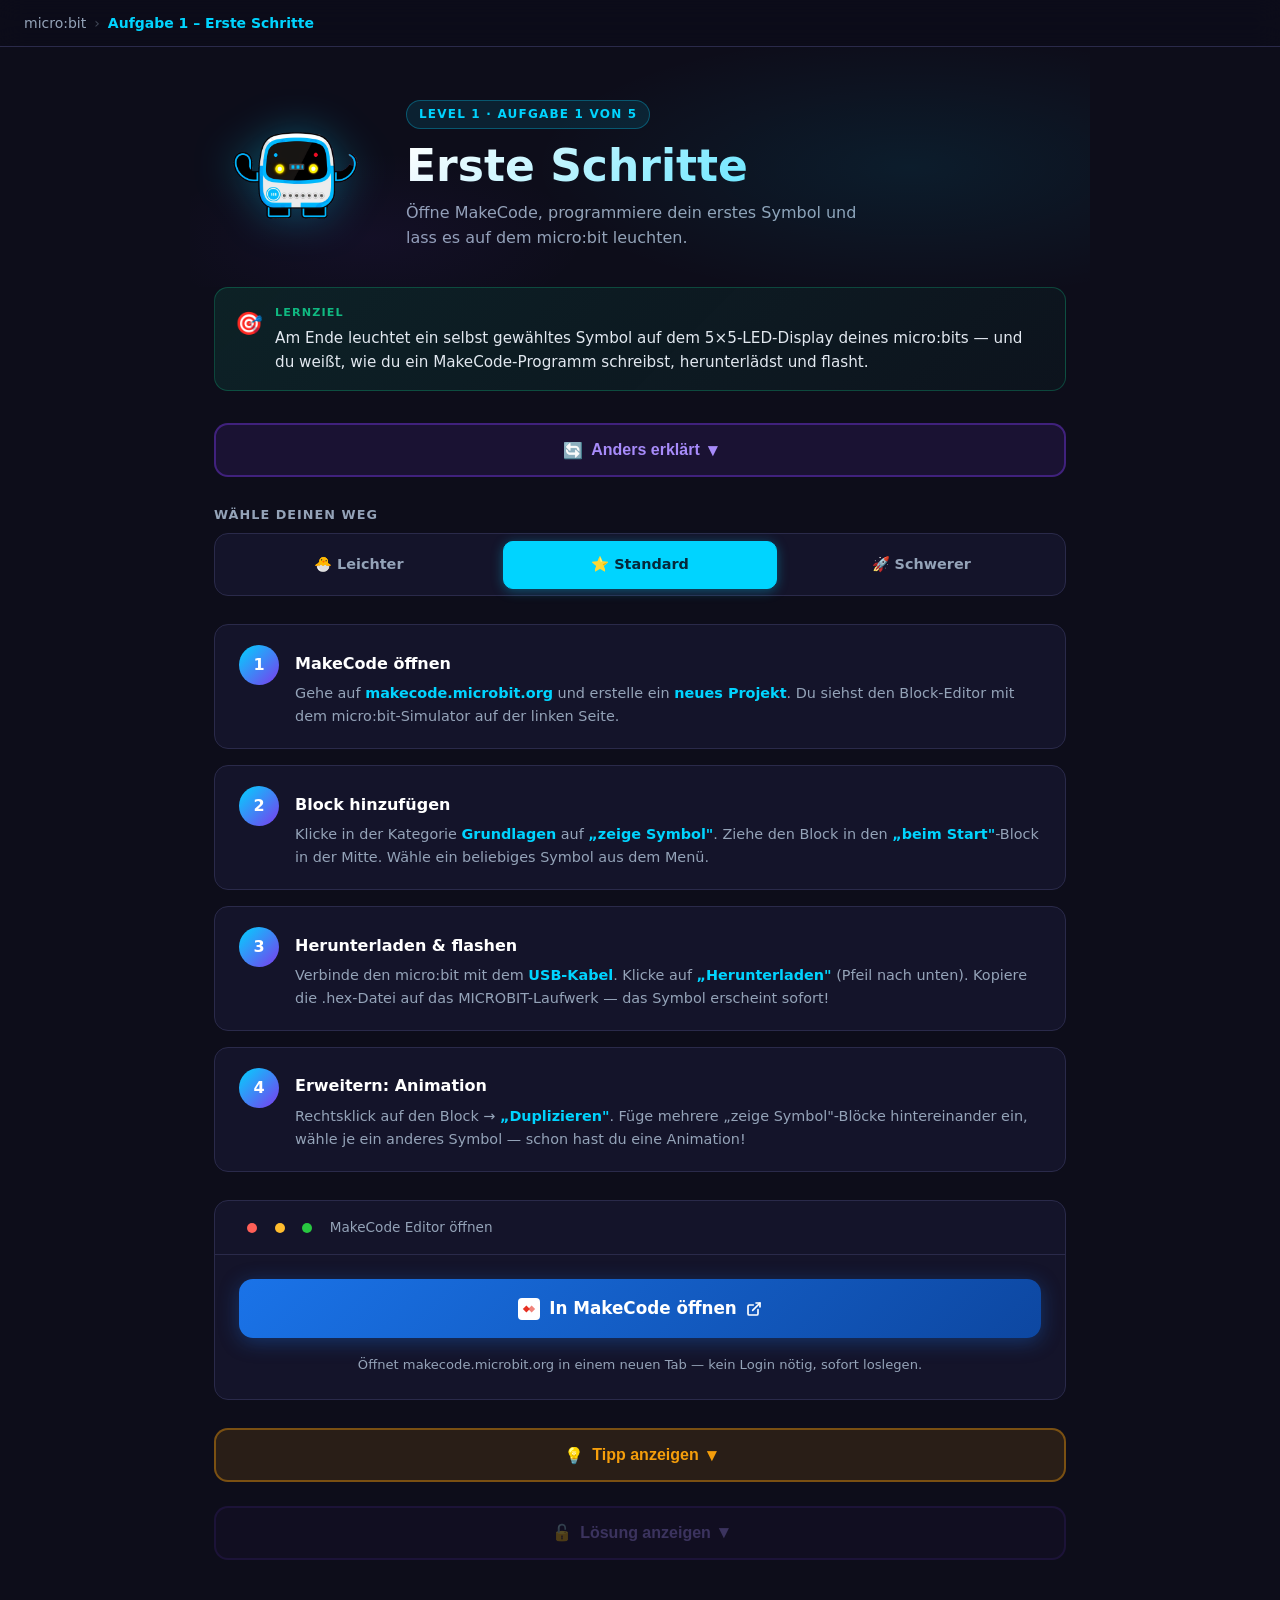
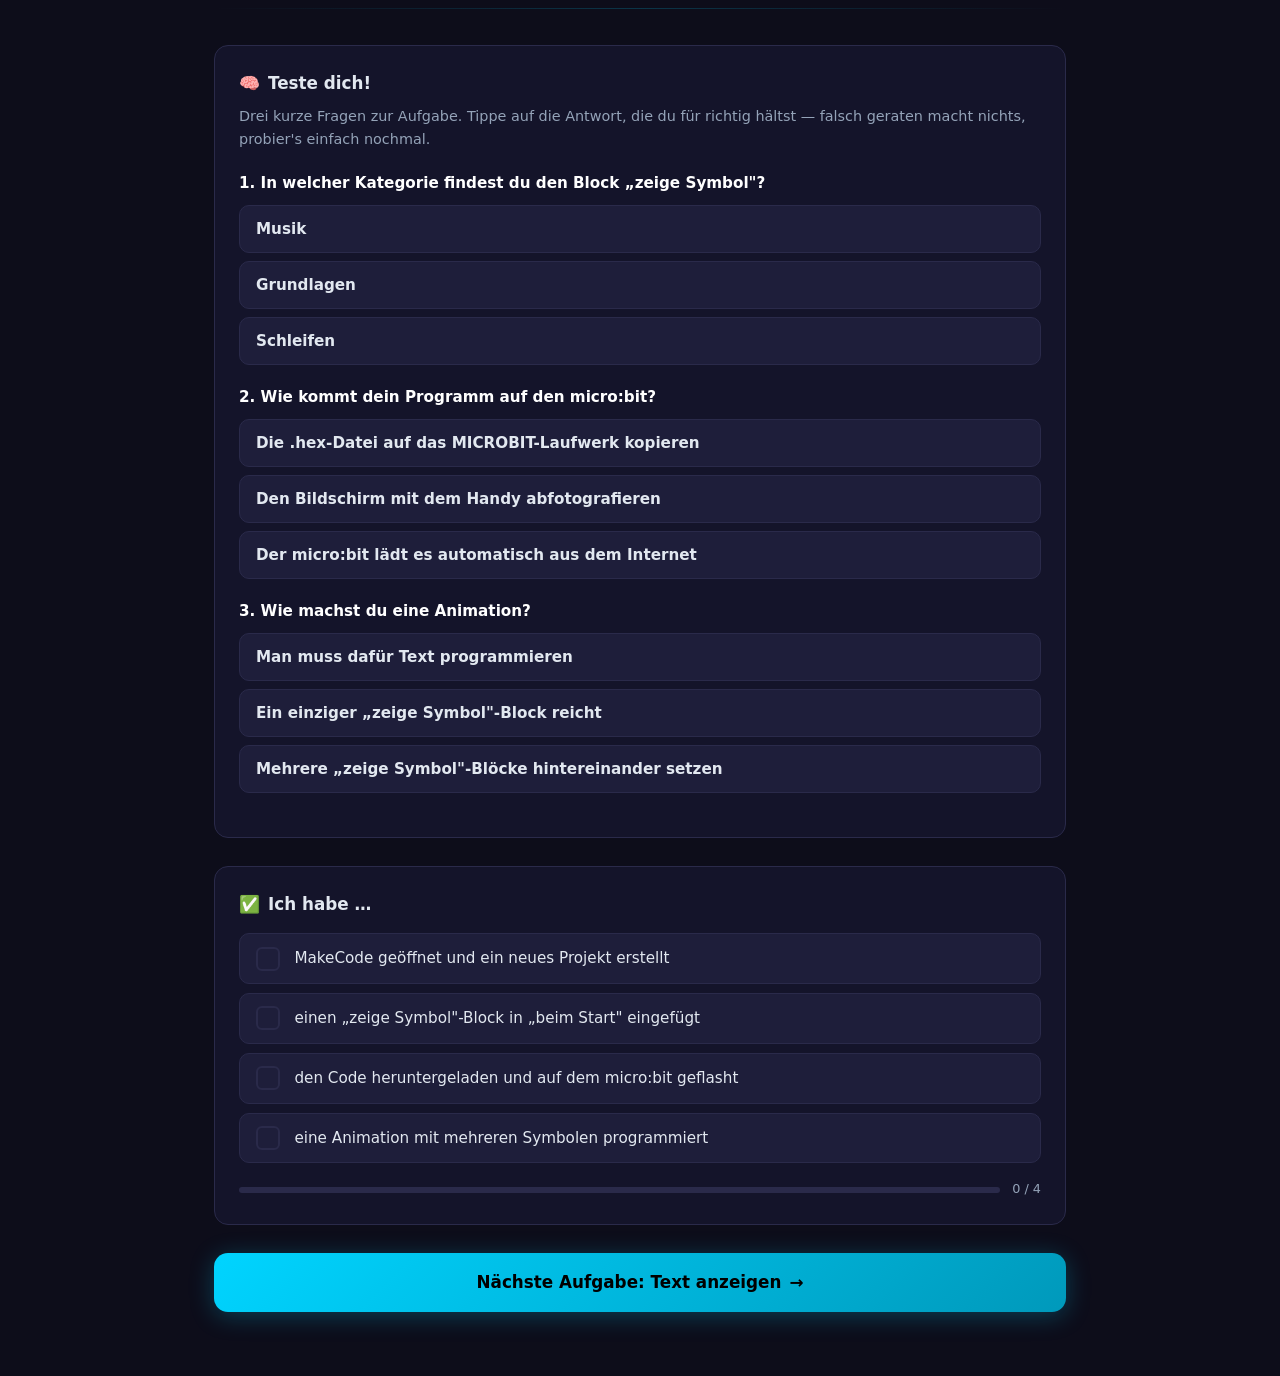
==== commit cf3cdd82: "Fügt Differenzierung zu Aufgabe 1 hinzu Co-Authored-By: Claude Fable 5 <noreply@anthropic.com>" ====
--- a/aufgabe-1.html
+++ b/aufgabe-1.html
@@ -37,7 +37,85 @@
 
   <main>
 
-    <div class="steps">
+    <div class="anders-section">
+      <button class="btn btn-anders" id="btnAnders" aria-expanded="false" onclick="toggleAnders()">
+        <span>🔄</span><span>Anders erklärt</span><span class="btn-icon">▾</span>
+      </button>
+      <div class="panel" id="panelAnders">
+        <div class="panel-inner">
+          <div class="panel-content anders-content">
+            <div class="anders-label">Die gleiche Aufgabe, mit anderen Worten</div>
+            <p>Stell dir das Display deines micro:bit wie eine <strong>Mini-Anzeigetafel im Fußballstadion</strong> vor: 25 Lämpchen, die zusammen ein Bild ergeben — ein Herz, einen Smiley, was du willst.</p>
+            <p>Dein Programm ist das <strong>Rezept</strong> dafür. In MakeCode schreibst du es aus Bausteinen zusammen: Der Baustein „zeige Symbol" heißt übersetzt <strong>„Anzeigetafel, zeig dieses Bild!"</strong></p>
+            <p>Mit „Herunterladen" bringst du das Rezept in die Küche: Die Datei wandert auf den micro:bit, und der <strong>kocht es sofort nach</strong> — dein Bild leuchtet.</p>
+            <p>Und die Animation? Die funktioniert wie ein <strong>Daumenkino</strong>: mehrere Bilder schnell hintereinander, und es sieht aus wie Bewegung.</p>
+          </div>
+        </div>
+      </div>
+    </div>
+
+    <div class="stufen-section">
+      <div class="stufen-label">Wähle deinen Weg</div>
+      <div class="stufen-schalter" role="group" aria-label="Schwierigkeitsstufe wählen">
+        <button class="stufe-btn" data-stufe="leicht">🐣 Leichter</button>
+        <button class="stufe-btn" data-stufe="standard">⭐ Standard</button>
+        <button class="stufe-btn" data-stufe="schwer">🚀 Schwerer</button>
+      </div>
+    </div>
+
+    <div class="steps" data-stufe-inhalt="leicht" hidden>
+      <div class="step">
+        <div class="step-num">1</div>
+        <div class="step-body">
+          <div class="step-title">Öffne die Seite</div>
+          <div class="step-desc">Gehe im Internet auf <strong>makecode.microbit.org</strong>.</div>
+        </div>
+      </div>
+      <div class="step">
+        <div class="step-num">2</div>
+        <div class="step-body">
+          <div class="step-title">Neues Projekt</div>
+          <div class="step-desc">Klicke auf <strong>„Neues Projekt"</strong>. Gib einen Namen ein, zum Beispiel <strong>Mein Symbol</strong>. Klicke auf „Erstellen".</div>
+        </div>
+      </div>
+      <div class="step">
+        <div class="step-num">3</div>
+        <div class="step-body">
+          <div class="step-title">Schau dich kurz um</div>
+          <div class="step-desc">Links siehst du ein Bild vom micro:bit — das ist der <strong>Simulator</strong>. Er zeigt dir, was dein Programm macht. In der Mitte sind die <strong>bunten Bausteine</strong>.</div>
+        </div>
+      </div>
+      <div class="step">
+        <div class="step-num">4</div>
+        <div class="step-body">
+          <div class="step-title">Hol dir den Baustein</div>
+          <div class="step-desc">Klicke auf die blaue Gruppe <strong>„Grundlagen"</strong>. Ziehe den Baustein <strong>„zeige Symbol"</strong> in die Mitte — genau in den Block <strong>„beim Start"</strong> hinein.</div>
+        </div>
+      </div>
+      <div class="step">
+        <div class="step-num">5</div>
+        <div class="step-body">
+          <div class="step-title">Such dir ein Symbol aus</div>
+          <div class="step-desc">Klicke im Baustein auf das kleine <strong>Herz</strong>. Ein Menü geht auf. Such dir ein Symbol aus, das dir gefällt.</div>
+        </div>
+      </div>
+      <div class="step">
+        <div class="step-num">6</div>
+        <div class="step-body">
+          <div class="step-title">Stecke den micro:bit an</div>
+          <div class="step-desc">Verbinde den micro:bit mit dem <strong>USB-Kabel</strong> mit deinem Computer.</div>
+        </div>
+      </div>
+      <div class="step">
+        <div class="step-num">7</div>
+        <div class="step-body">
+          <div class="step-title">Herunterladen</div>
+          <div class="step-desc">Klicke auf <strong>„Herunterladen"</strong>. Ziehe die neue Datei auf das Laufwerk <strong>MICROBIT</strong>. Fertig — dein Symbol leuchtet! 🎉</div>
+        </div>
+      </div>
+    </div>
+
+    <div class="steps" data-stufe-inhalt="standard">
       <div class="step">
         <div class="step-num">1</div>
         <div class="step-body">
@@ -64,6 +142,37 @@
         <div class="step-body">
           <div class="step-title">Erweitern: Animation</div>
           <div class="step-desc">Rechtsklick auf den Block → <strong>„Duplizieren"</strong>. Füge mehrere „zeige Symbol"-Blöcke hintereinander ein, wähle je ein anderes Symbol — schon hast du eine Animation!</div>
+        </div>
+      </div>
+    </div>
+
+    <div class="steps" data-stufe-inhalt="schwer" hidden>
+      <div class="step">
+        <div class="step-num">1</div>
+        <div class="step-body">
+          <div class="step-title">Symbol anzeigen</div>
+          <div class="step-desc">Neues Projekt auf makecode.microbit.org. Lass beim Start ein Symbol deiner Wahl auf dem Display erscheinen — den passenden Block findest du selbst.</div>
+        </div>
+      </div>
+      <div class="step">
+        <div class="step-num">2</div>
+        <div class="step-body">
+          <div class="step-title">Auf den micro:bit flashen</div>
+          <div class="step-desc">Programm herunterladen und auf den micro:bit übertragen. Prüfe am echten Gerät, nicht nur im Simulator.</div>
+        </div>
+      </div>
+      <div class="step">
+        <div class="step-num">3</div>
+        <div class="step-body">
+          <div class="step-title">Animation bauen</div>
+          <div class="step-desc">Mindestens <strong>vier verschiedene Symbole</strong> nacheinander — die Animation soll flüssig und absichtsvoll wirken, keine wilde Blinkerei.</div>
+        </div>
+      </div>
+      <div class="step">
+        <div class="step-num">4</div>
+        <div class="step-body">
+          <div class="step-title">Herausforderung: Eigenes Bild &amp; Tempo</div>
+          <div class="step-desc">Zeichne mit <strong>„zeige LEDs"</strong> ein eigenes Bild, das es nicht als fertiges Symbol gibt. Steuere das Tempo deiner Animation mit <strong>„pausiere (ms)"</strong>-Blöcken. Bonus: Bau die Animation so um, dass sie <strong>endlos läuft</strong> — welcher Block statt „beim Start" hilft dir dabei?</div>
         </div>
       </div>
     </div>
--- a/style.css
+++ b/style.css
@@ -474,3 +474,52 @@
   40%  { transform: scale(1.03); box-shadow: 0 0 0 6px rgba(124,58,237,.2); }
   100% { transform: scale(1); }
 }
+
+/* ── Differenzierung: Stufen-Umschalter & "Anders erklärt" ── */
+[hidden] { display: none !important; }
+
+.stufen-section { display: flex; flex-direction: column; gap: .5rem; }
+.stufen-label {
+  font-size: .8rem; font-weight: 700; letter-spacing: .08em;
+  text-transform: uppercase; color: var(--subtext);
+}
+.stufen-schalter {
+  display: grid; grid-template-columns: 1fr 1fr 1fr; gap: .4rem;
+  background: var(--surface); border: 1px solid var(--border);
+  border-radius: var(--radius); padding: .4rem;
+}
+.stufe-btn {
+  min-height: 48px; padding: .6rem .5rem; border-radius: 10px;
+  background: transparent; border: 1px solid transparent;
+  color: var(--subtext); font-size: .9rem; font-weight: 700; font-family: inherit;
+  cursor: pointer; touch-action: manipulation;
+}
+.stufe-btn:hover:not(.aktiv), .stufe-btn:focus-visible:not(.aktiv) {
+  background: var(--surface2); color: var(--text);
+}
+.stufe-btn.aktiv {
+  background: var(--accent);
+  border-color: var(--accent);
+  color: #06283a;
+  box-shadow: 0 2px 12px rgba(0,212,255,.35);
+}
+
+.btn-anders {
+  background: rgba(124,58,237,.12);
+  border: 2px solid rgba(124,58,237,.4);
+  color: #a78bfa;
+}
+.btn-anders:hover, .btn-anders:focus-visible {
+  background: rgba(124,58,237,.22); border-color: var(--purple);
+  transform: translateY(-1px); box-shadow: 0 4px 20px rgba(124,58,237,.2);
+}
+.anders-content { color: var(--subtext); font-size: .95rem; display: flex; flex-direction: column; gap: .75rem; }
+.anders-content strong { color: var(--text); }
+.anders-label {
+  font-size: .8rem; font-weight: 700; letter-spacing: .08em;
+  text-transform: uppercase; color: #a78bfa;
+}
+
+@media (max-width: 400px) {
+  .stufe-btn { font-size: .8rem; padding: .6rem .25rem; }
+}
